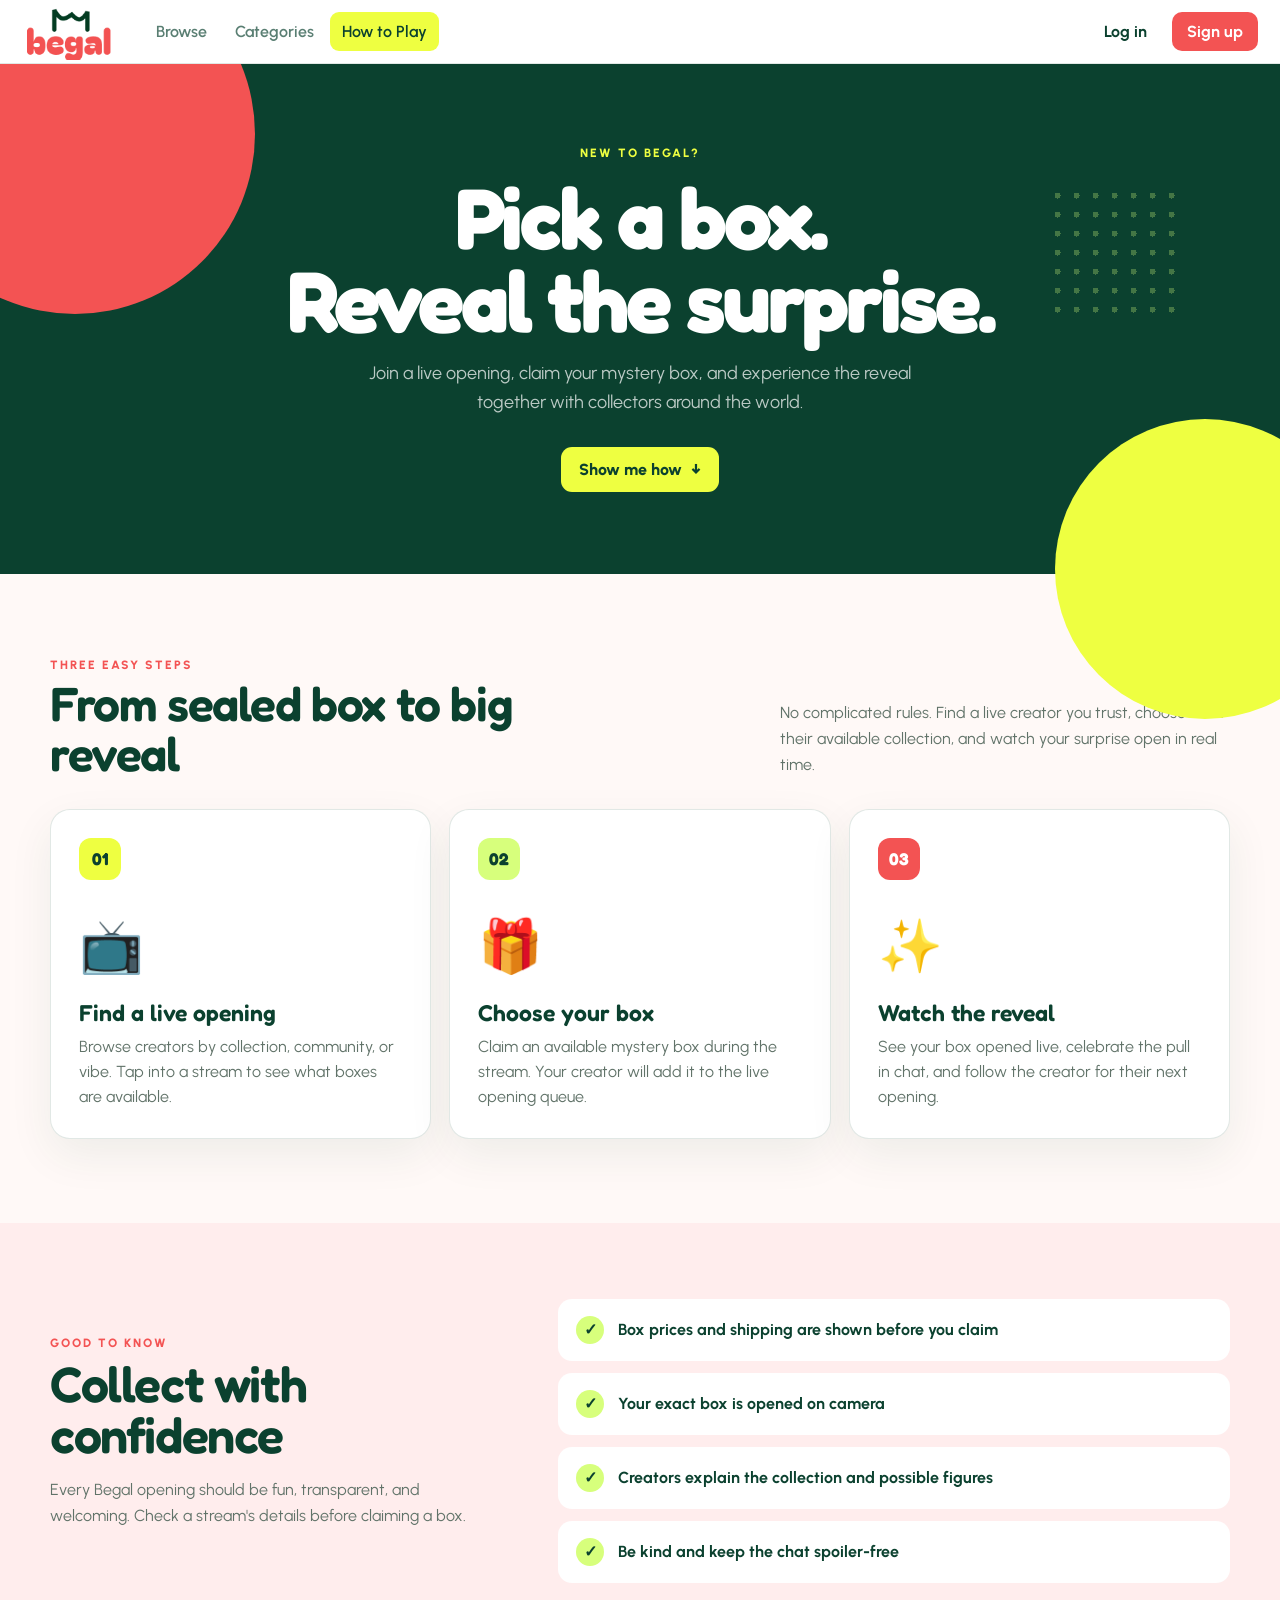
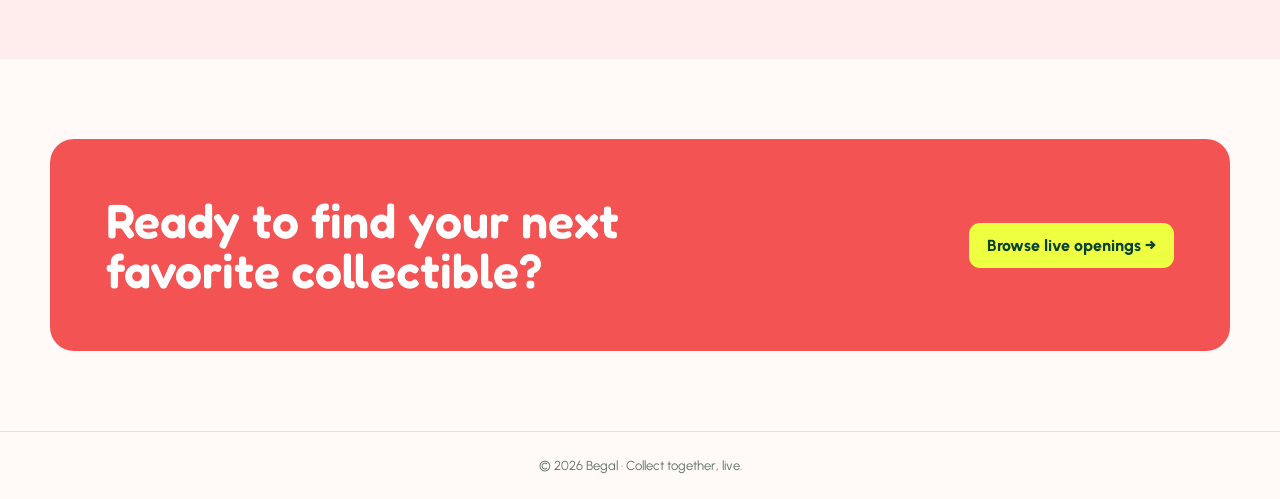
==== how-to-play.html @ cdce01ba "Create how-to-play.html" ====
<!doctype html>
<html lang="en">
<head>
  <meta charset="UTF-8">
  <meta name="viewport" content="width=device-width, initial-scale=1.0">
  <meta name="description" content="Learn how to join a live Begal blind-box opening.">
  <title>How to Play — Begal</title>
  <link rel="stylesheet" href="index.css">
</head>
<body>
  <header class="play-topbar">
    <a class="play-brand" href="index.html" aria-label="Begal home">
      <span class="play-brand-logo"><img src="assets/begal-logo-guide.png" alt="Begal"></span>
    </a>
    <nav class="play-nav" aria-label="Main navigation">
      <a href="index.html#live">Browse</a>
      <a href="index.html#categories">Categories</a>
      <a class="active" href="how-to-play.html" aria-current="page">How to Play</a>
    </nav>
    <div class="play-actions">
      <a class="login" href="index.html">Log in</a>
      <a class="signup" href="index.html">Sign up</a>
    </div>
  </header>

  <main class="play-main">
    <section class="play-hero">
      <div class="hero-dots" aria-hidden="true"></div>
      <div class="play-hero-inner">
        <div class="kicker">New to Begal?</div>
        <h1>Pick a box.<br>Reveal the surprise.</h1>
        <p>Join a live opening, claim your mystery box, and experience the reveal together with collectors around the world.</p>
        <a class="hero-cta" href="#steps">Show me how <span aria-hidden="true">↓</span></a>
      </div>
    </section>

    <section class="play-section" id="steps">
      <div class="section-intro">
        <div><div class="kicker coral-kicker">Three easy steps</div><h2>From sealed box to big reveal</h2></div>
        <p>No complicated rules. Find a live creator you trust, choose from their available collection, and watch your surprise open in real time.</p>
      </div>
      <div class="steps">
        <article class="step">
          <span class="step-number">01</span>
          <span class="step-icon" aria-hidden="true">📺</span>
          <h3>Find a live opening</h3>
          <p>Browse creators by collection, community, or vibe. Tap into a stream to see what boxes are available.</p>
        </article>
        <article class="step">
          <span class="step-number">02</span>
          <span class="step-icon" aria-hidden="true">🎁</span>
          <h3>Choose your box</h3>
          <p>Claim an available mystery box during the stream. Your creator will add it to the live opening queue.</p>
        </article>
        <article class="step">
          <span class="step-number">03</span>
          <span class="step-icon" aria-hidden="true">✨</span>
          <h3>Watch the reveal</h3>
          <p>See your box opened live, celebrate the pull in chat, and follow the creator for their next opening.</p>
        </article>
      </div>
    </section>

    <section class="rules-wrap">
      <div class="rules-grid">
        <div class="rules-copy">
          <div class="kicker coral-kicker">Good to know</div>
          <h2>Collect with confidence</h2>
          <p>Every Begal opening should be fun, transparent, and welcoming. Check a stream's details before claiming a box.</p>
        </div>
        <div class="rule-list">
          <div class="rule"><span class="rule-check">✓</span><span>Box prices and shipping are shown before you claim</span></div>
          <div class="rule"><span class="rule-check">✓</span><span>Your exact box is opened on camera</span></div>
          <div class="rule"><span class="rule-check">✓</span><span>Creators explain the collection and possible figures</span></div>
          <div class="rule"><span class="rule-check">✓</span><span>Be kind and keep the chat spoiler-free</span></div>
        </div>
      </div>
    </section>

    <section class="play-cta">
      <h2>Ready to find your next favorite collectible?</h2>
      <a href="index.html#live">Browse live openings →</a>
    </section>
  </main>

  <footer class="play-footer">© 2026 Begal · Collect together, live.</footer>
</body>
</html>
---- index.css ----
@import url('https://fonts.googleapis.com/css2?family=Fredoka:wght@400;500;600;700&family=Urbanist:wght@400;500;600;700;800&display=swap');

:root {
  --coral: #f35353;
  --blush: #ffeded;
  --yellow: #eeff41;
  --lime: #d7ff7c;
  --forest: #0b412f;
  --white: #fff;
  --muted: #617369;
  --line: rgba(11, 65, 47, .12);
}

* { box-sizing: border-box; }
html { scroll-behavior: smooth; }
body {
  margin: 0;
  min-width: 320px;
  color: var(--forest);
  background: #fff9f7;
  font-family: "Urbanist", sans-serif;
}
a { color: inherit; text-decoration: none; }
button { font: inherit; }
svg { width: 20px; height: 20px; fill: none; stroke: currentColor; stroke-width: 2; stroke-linecap: round; stroke-linejoin: round; }

.play-topbar {
  position: sticky;
  z-index: 20;
  top: 0;
  height: 64px;
  display: flex;
  align-items: center;
  gap: 22px;
  padding: 0 22px;
  border-bottom: 1px solid var(--line);
  background: rgba(255,255,255,.96);
  backdrop-filter: blur(18px);
}
.play-brand { display: flex; align-items: center; flex: 0 0 auto; }
.play-brand-logo { position: relative; width: 100px; height: 56px; overflow: hidden; }
.play-brand-logo img { position: absolute; width: 122px; max-width: none; left: -11px; top: -8px; }
.play-nav { display: flex; align-items: center; gap: 4px; }
.play-nav a { padding: 10px 12px; border-radius: 9px; color: rgba(11,65,47,.68); font-weight: 600; }
.play-nav a:hover, .play-nav a.active { color: var(--forest); background: var(--yellow); }
.play-actions { margin-left: auto; display: flex; align-items: center; gap: 10px; }
.play-actions a { padding: 10px 15px; border-radius: 10px; font-weight: 700; }
.play-actions .login:hover { background: var(--blush); }
.play-actions .signup { color: white; background: var(--coral); }
.play-actions .signup:hover { background: var(--forest); }

.play-main { overflow: hidden; }
.play-hero {
  position: relative;
  min-height: 510px;
  display: grid;
  place-items: center;
  padding: 76px 24px;
  color: white;
  background: var(--forest);
  isolation: isolate;
}
.play-hero::before, .play-hero::after {
  content: "";
  position: absolute;
  z-index: -1;
  border-radius: 50%;
}
.play-hero::before { width: 360px; height: 360px; left: -105px; top: -110px; background: var(--coral); }
.play-hero::after { width: 300px; height: 300px; right: -75px; bottom: -145px; background: var(--yellow); }
.hero-dots { position: absolute; right: 8%; top: 24%; width: 130px; height: 130px; opacity: .28; background-image: radial-gradient(var(--lime) 3px,transparent 3px); background-size: 19px 19px; }
.play-hero-inner { width: min(920px,100%); text-align: center; }
.kicker { color: var(--yellow); font-weight: 800; font-size: 12px; letter-spacing: 2px; text-transform: uppercase; }
.play-hero h1 { max-width: 790px; margin: 16px auto 18px; font: 700 clamp(45px,8vw,86px)/.96 "Fredoka"; letter-spacing: -3px; }
.play-hero p { max-width: 610px; margin: 0 auto; color: rgba(255,255,255,.72); font-size: 18px; line-height: 1.6; }
.hero-cta { display: inline-flex; align-items: center; gap: 9px; margin-top: 30px; padding: 13px 18px; color: var(--forest); background: var(--yellow); border-radius: 11px; font-weight: 800; transition: transform .18s ease; }
.hero-cta:hover { transform: translateY(-3px); }

.play-section { width: min(1180px,calc(100% - 40px)); margin: 0 auto; padding: 84px 0; }
.section-intro { display: flex; align-items: end; justify-content: space-between; gap: 32px; margin-bottom: 30px; }
.section-intro h2 { max-width: 540px; margin: 7px 0 0; font: 600 clamp(31px,4vw,48px)/1.04 "Fredoka"; letter-spacing: -1.4px; }
.section-intro p { max-width: 450px; margin: 0; color: var(--muted); line-height: 1.65; }
.coral-kicker { color: var(--coral); }

.steps { display: grid; grid-template-columns: repeat(3,1fr); gap: 18px; }
.step {
  position: relative;
  min-height: 300px;
  overflow: hidden;
  padding: 28px;
  border: 1px solid var(--line);
  border-radius: 20px;
  background: white;
  box-shadow: 0 16px 45px rgba(11,65,47,.07);
  transition: transform .2s ease, box-shadow .2s ease;
}
.step:hover { transform: translateY(-6px); box-shadow: 0 22px 55px rgba(11,65,47,.12); }
.step-number { display: grid; place-items: center; width: 42px; height: 42px; border-radius: 12px; color: var(--forest); background: var(--yellow); font: 700 17px "Fredoka"; }
.step:nth-child(2) .step-number { background: var(--lime); }
.step:nth-child(3) .step-number { color: white; background: var(--coral); }
.step-icon { display: block; margin: 35px 0 23px; font-size: 52px; }
.step h3 { margin: 0 0 9px; font: 600 23px/1.15 "Fredoka"; }
.step p { margin: 0; color: var(--muted); line-height: 1.55; }

.rules-wrap { padding: 76px 0; background: var(--blush); }
.rules-grid { width: min(1180px,calc(100% - 40px)); margin: 0 auto; display: grid; grid-template-columns: .8fr 1.2fr; gap: 60px; align-items: center; }
.rules-copy h2 { margin: 8px 0 16px; font: 600 clamp(32px,4vw,50px)/1.03 "Fredoka"; letter-spacing: -1.4px; }
.rules-copy p { color: var(--muted); line-height: 1.65; }
.rule-list { display: grid; gap: 12px; }
.rule { display: flex; align-items: center; gap: 14px; padding: 17px 18px; border-radius: 14px; background: white; font-weight: 700; }
.rule-check { flex: 0 0 auto; display: grid; place-items: center; width: 28px; height: 28px; border-radius: 50%; color: var(--forest); background: var(--lime); }

.play-cta { width: min(1180px,calc(100% - 40px)); margin: 80px auto; padding: 56px; display: flex; align-items: center; justify-content: space-between; gap: 30px; overflow: hidden; border-radius: 24px; color: white; background: var(--coral); }
.play-cta h2 { max-width: 650px; margin: 0; font: 600 clamp(30px,4vw,48px)/1.05 "Fredoka"; }
.play-cta a { flex: 0 0 auto; padding: 13px 18px; border-radius: 11px; color: var(--forest); background: var(--yellow); font-weight: 800; }
.play-cta a:hover { background: var(--lime); }
.play-footer { padding: 26px 24px; border-top: 1px solid var(--line); color: var(--muted); text-align: center; font-size: 13px; }

@media (max-width: 800px) {
  .play-nav a:nth-child(2) { display: none; }
  .section-intro, .play-cta { align-items: flex-start; flex-direction: column; }
  .steps { grid-template-columns: 1fr; }
  .step { min-height: 0; }
  .rules-grid { grid-template-columns: 1fr; gap: 30px; }
}
@media (max-width: 580px) {
  .play-topbar { height: 58px; padding: 0 12px; gap: 4px; }
  .play-brand-logo { width: 84px; }
  .play-nav a { padding: 8px 9px; font-size: 13px; }
  .play-nav a:first-child, .play-actions .login { display: none; }
  .play-actions .signup { padding: 8px 10px; font-size: 12px; }
  .play-hero { min-height: 480px; padding: 62px 18px; }
  .play-hero h1 { letter-spacing: -2px; }
  .play-hero p { font-size: 16px; }
  .play-section { width: min(100% - 28px,1180px); padding: 64px 0; }
  .rules-grid, .play-cta { width: min(100% - 28px,1180px); }
  .play-cta { padding: 34px 26px; }
}
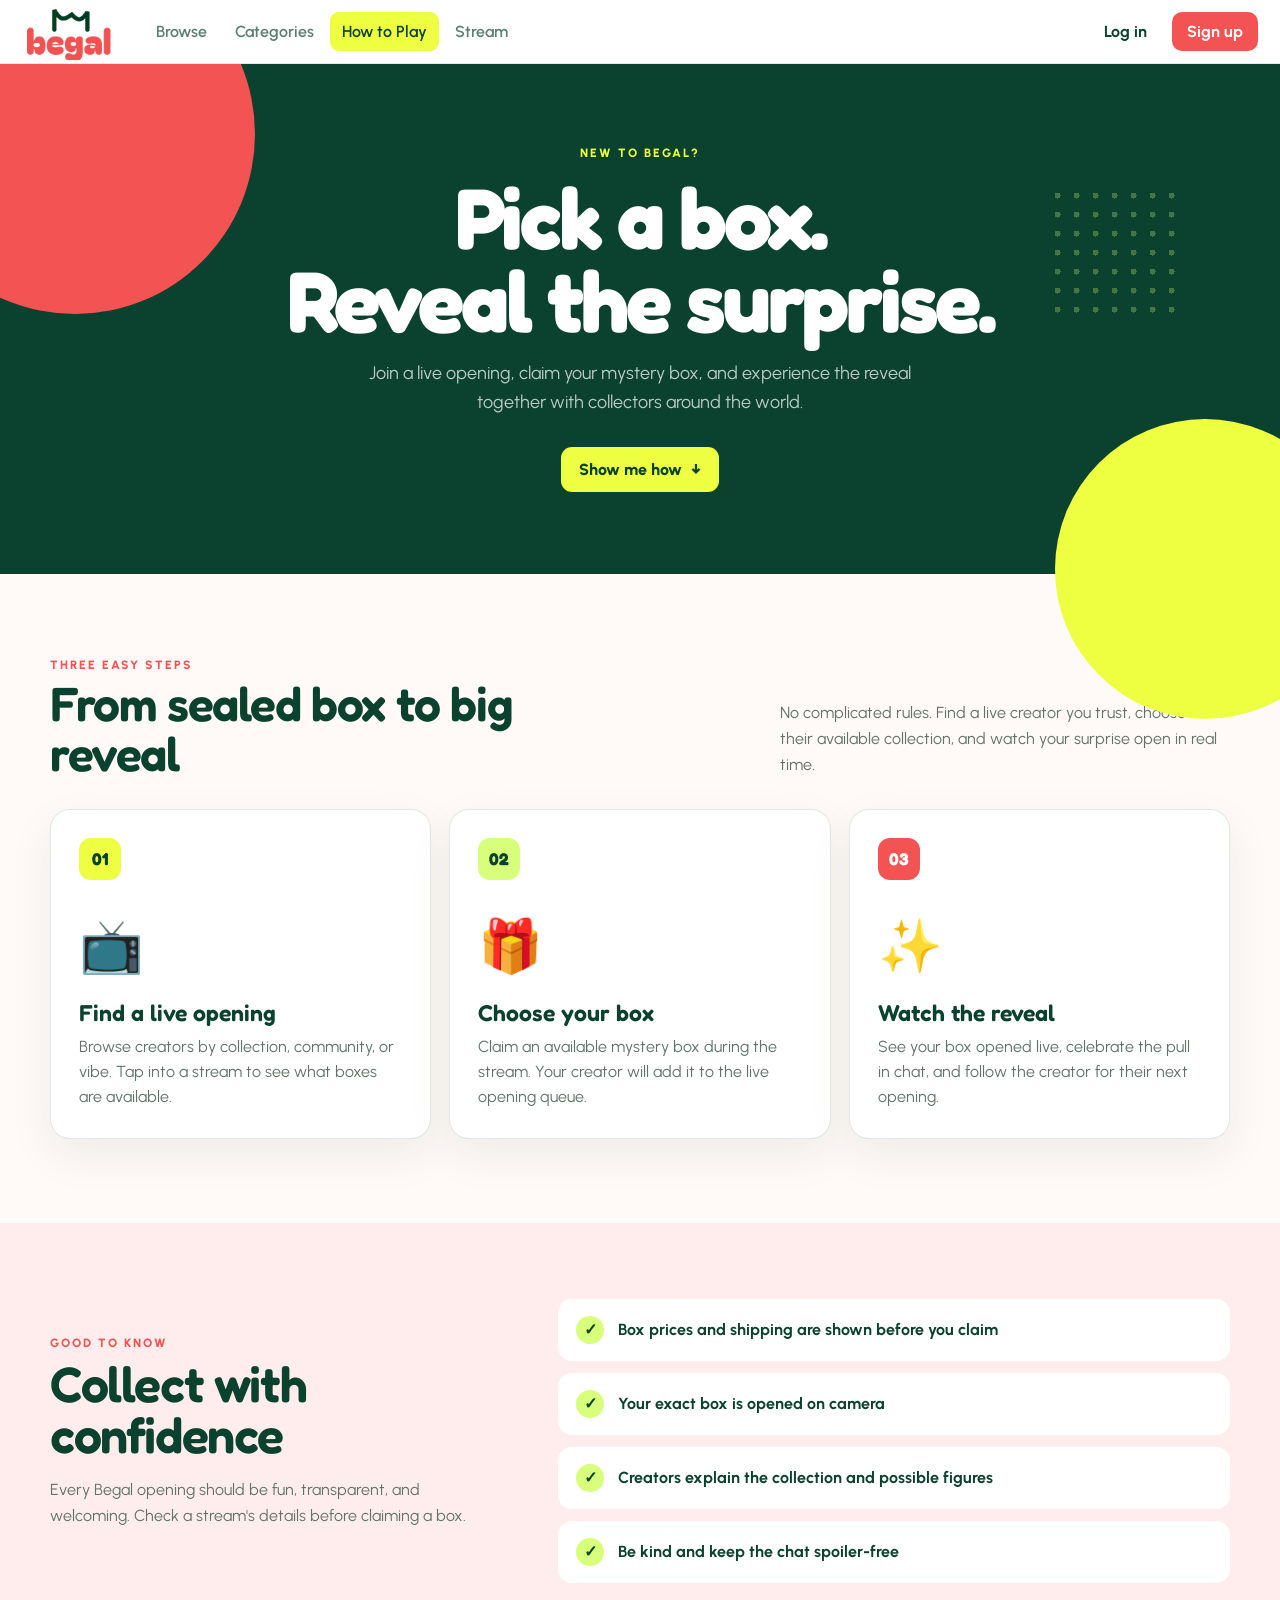
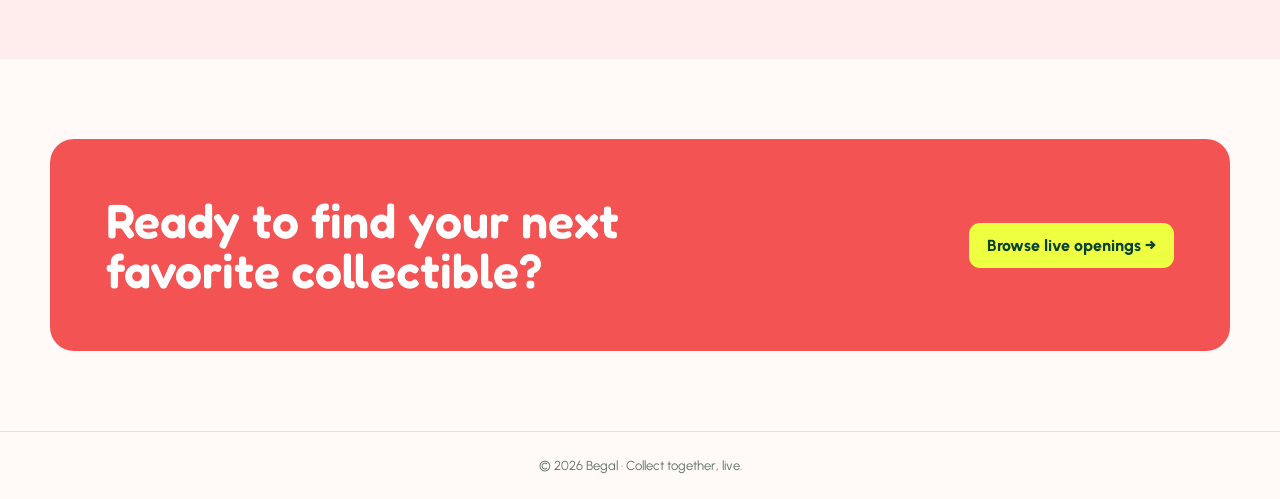
==== commit bc44df1b: "m" ====
--- a/how-to-play.html
+++ b/how-to-play.html
@@ -16,6 +16,7 @@
       <a href="index.html#live">Browse</a>
       <a href="index.html#categories">Categories</a>
       <a class="active" href="how-to-play.html" aria-current="page">How to Play</a>
+      <a href="stream.html">Stream</a>
     </nav>
     <div class="play-actions">
       <a class="login" href="index.html">Log in</a>
--- a/index.css
+++ b/index.css
@@ -116,12 +116,88 @@
 .play-cta a:hover { background: var(--lime); }
 .play-footer { padding: 26px 24px; border-top: 1px solid var(--line); color: var(--muted); text-align: center; font-size: 13px; }
 
+/* Stream page */
+.stream-hero {
+  position: relative;
+  padding: 70px 24px 82px;
+  overflow: hidden;
+  color: white;
+  background: var(--forest);
+}
+.stream-hero::after {
+  content: "";
+  position: absolute;
+  width: 420px;
+  height: 420px;
+  right: -180px;
+  top: -210px;
+  border-radius: 50%;
+  background: var(--coral);
+}
+.stream-hero-grid {
+  position: relative;
+  z-index: 1;
+  width: min(1180px,100%);
+  margin: 0 auto;
+  display: grid;
+  grid-template-columns: .85fr 1.15fr;
+  gap: 68px;
+  align-items: center;
+}
+.stream-hero h1 { margin: 15px 0 18px; font: 700 clamp(44px,6vw,76px)/.97 "Fredoka"; letter-spacing: -2.6px; }
+.stream-hero-copy > p { max-width: 530px; margin: 0; color: rgba(255,255,255,.72); font-size: 17px; line-height: 1.62; }
+.stream-hero-actions { display: flex; flex-wrap: wrap; gap: 10px; margin-top: 29px; }
+.stream-button { display: inline-flex; align-items: center; justify-content: center; gap: 8px; padding: 13px 17px; border: 0; border-radius: 11px; font-weight: 800; cursor: pointer; }
+.stream-button.primary { color: var(--forest); background: var(--yellow); }
+.stream-button.primary:hover { background: var(--lime); }
+.stream-button.secondary { color: white; background: rgba(255,255,255,.12); }
+.stream-button.secondary:hover { background: rgba(255,255,255,.2); }
+
+.studio-preview { padding: 14px; border: 1px solid rgba(255,255,255,.14); border-radius: 23px; background: rgba(255,255,255,.08); box-shadow: 0 25px 70px rgba(0,0,0,.25); transform: rotate(1.5deg); }
+.preview-screen { position: relative; aspect-ratio: 16/10; overflow: hidden; border-radius: 15px; background: #162d25 url('assets/featured-blind-box.png') center/cover no-repeat; }
+.preview-screen::after { content:""; position:absolute; inset:0; background:linear-gradient(0deg,rgba(11,65,47,.55),transparent 52%); }
+.preview-live { position: absolute; z-index: 2; left: 13px; top: 13px; padding: 6px 9px; border-radius: 6px; color: white; background: var(--coral); font-size: 11px; font-weight: 800; letter-spacing: .7px; }
+.preview-chat { position: absolute; z-index: 2; right: 13px; top: 13px; bottom: 13px; width: 31%; display: flex; flex-direction: column; justify-content: flex-end; gap: 7px; padding: 12px; border-radius: 10px; background: rgba(11,65,47,.82); backdrop-filter: blur(8px); }
+.chat-line { height: 7px; border-radius: 99px; background: rgba(255,255,255,.32); }
+.chat-line:nth-child(2) { width: 72%; background: var(--lime); }
+.chat-line:nth-child(3) { width: 88%; }
+.chat-line:nth-child(4) { width: 58%; background: var(--yellow); }
+.preview-title { position: absolute; z-index: 2; left: 16px; right: 36%; bottom: 15px; font: 600 clamp(15px,2vw,22px) "Fredoka"; }
+
+.stream-setup { width: min(1180px,calc(100% - 40px)); margin: 0 auto; padding: 82px 0; }
+.setup-grid { display: grid; grid-template-columns: .85fr 1.15fr; gap: 54px; align-items: start; }
+.setup-copy { position: sticky; top: 98px; }
+.setup-copy h2 { margin: 8px 0 15px; font: 600 clamp(34px,4vw,52px)/1.03 "Fredoka"; letter-spacing: -1.4px; }
+.setup-copy p { color: var(--muted); line-height: 1.65; }
+.setup-list { display: grid; gap: 12px; }
+.setup-item { display: grid; grid-template-columns: auto 1fr auto; gap: 15px; align-items: center; padding: 20px; border: 1px solid var(--line); border-radius: 16px; background: white; box-shadow: 0 10px 35px rgba(11,65,47,.05); }
+.setup-icon { display: grid; place-items: center; width: 48px; height: 48px; border-radius: 13px; background: var(--blush); font-size: 23px; }
+.setup-item:nth-child(2) .setup-icon { background: var(--lime); }
+.setup-item:nth-child(3) .setup-icon { background: var(--yellow); }
+.setup-item:nth-child(4) .setup-icon { color:white; background: var(--coral); }
+.setup-item h3 { margin: 0 0 4px; font: 600 18px "Fredoka"; }
+.setup-item p { margin: 0; color: var(--muted); font-size: 14px; }
+.setup-status { padding: 6px 9px; border-radius: 999px; color: var(--forest); background: var(--lime); font-size: 11px; font-weight: 800; }
+.setup-status.pending { color: var(--muted); background: #f4f3f0; }
+
+.stream-tips { padding: 76px 0; background: var(--blush); }
+.tips-inner { width: min(1180px,calc(100% - 40px)); margin: 0 auto; }
+.tips-grid { display: grid; grid-template-columns: repeat(3,1fr); gap: 16px; margin-top: 28px; }
+.tip-card { padding: 27px; border-radius: 18px; background: white; }
+.tip-card span { display: block; margin-bottom: 20px; font-size: 35px; }
+.tip-card h3 { margin: 0 0 8px; font: 600 20px "Fredoka"; }
+.tip-card p { margin: 0; color: var(--muted); line-height: 1.55; }
+
 @media (max-width: 800px) {
   .play-nav a:nth-child(2) { display: none; }
   .section-intro, .play-cta { align-items: flex-start; flex-direction: column; }
   .steps { grid-template-columns: 1fr; }
   .step { min-height: 0; }
   .rules-grid { grid-template-columns: 1fr; gap: 30px; }
+  .stream-hero-grid, .setup-grid { grid-template-columns: 1fr; }
+  .studio-preview { max-width: 650px; }
+  .setup-copy { position: static; }
+  .tips-grid { grid-template-columns: 1fr; }
 }
 @media (max-width: 580px) {
   .play-topbar { height: 58px; padding: 0 12px; gap: 4px; }
@@ -135,4 +211,13 @@
   .play-section { width: min(100% - 28px,1180px); padding: 64px 0; }
   .rules-grid, .play-cta { width: min(100% - 28px,1180px); }
   .play-cta { padding: 34px 26px; }
-}
+  .stream-hero { padding: 55px 16px 64px; }
+  .stream-hero-grid { gap: 42px; }
+  .stream-setup, .tips-inner { width: min(100% - 28px,1180px); }
+  .setup-item { grid-template-columns: auto 1fr; }
+  .setup-status { grid-column: 2; justify-self: start; }
+}
+@media (max-width: 430px) {
+  .play-actions { display: none; }
+  .play-nav { margin-left: auto; }
+}
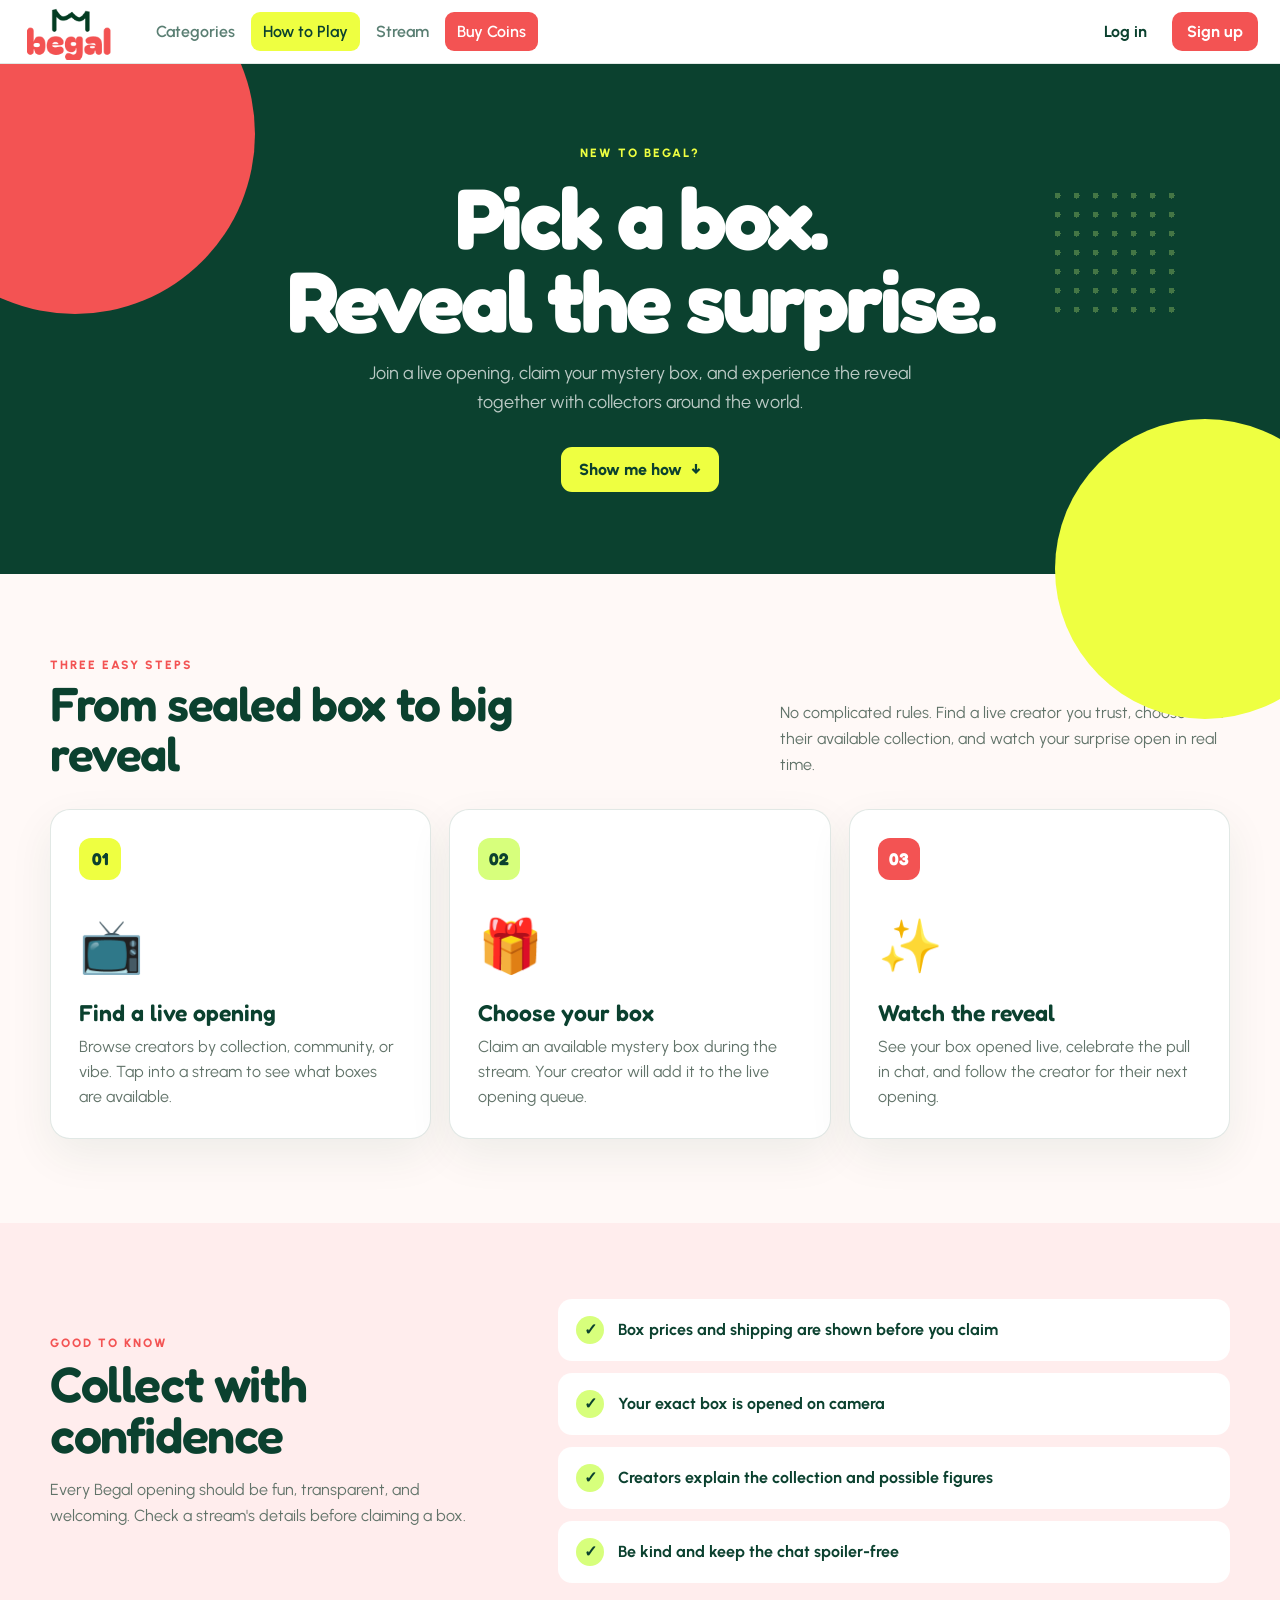
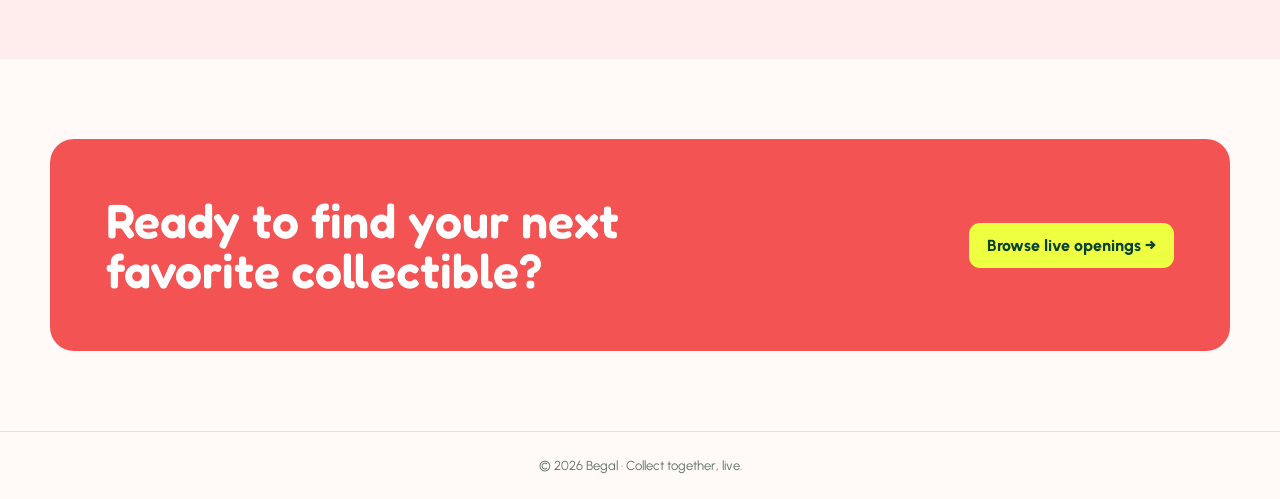
==== commit 8cdb8ac4: "s" ====
--- a/how-to-play.html
+++ b/how-to-play.html
@@ -13,10 +13,10 @@
       <span class="play-brand-logo"><img src="assets/begal-logo-guide.png" alt="Begal"></span>
     </a>
     <nav class="play-nav" aria-label="Main navigation">
-      <a href="index.html#live">Browse</a>
       <a href="index.html#categories">Categories</a>
       <a class="active" href="how-to-play.html" aria-current="page">How to Play</a>
       <a href="stream.html">Stream</a>
+      <a class="buy-coins" href="#">Buy Coins</a>
     </nav>
     <div class="play-actions">
       <a class="login" href="index.html">Log in</a>
--- a/index.css
+++ b/index.css
@@ -43,6 +43,8 @@
 .play-nav { display: flex; align-items: center; gap: 4px; }
 .play-nav a { padding: 10px 12px; border-radius: 9px; color: rgba(11,65,47,.68); font-weight: 600; }
 .play-nav a:hover, .play-nav a.active { color: var(--forest); background: var(--yellow); }
+.play-nav a.buy-coins { color: white; background: var(--coral); }
+.play-nav a.buy-coins:hover { color: white; background: #d94343; }
 .play-actions { margin-left: auto; display: flex; align-items: center; gap: 10px; }
 .play-actions a { padding: 10px 15px; border-radius: 10px; font-weight: 700; }
 .play-actions .login:hover { background: var(--blush); }
@@ -189,7 +191,7 @@
 .tip-card p { margin: 0; color: var(--muted); line-height: 1.55; }
 
 @media (max-width: 800px) {
-  .play-nav a:nth-child(2) { display: none; }
+  .play-nav a:first-child { display: none; }
   .section-intro, .play-cta { align-items: flex-start; flex-direction: column; }
   .steps { grid-template-columns: 1fr; }
   .step { min-height: 0; }
@@ -203,7 +205,7 @@
   .play-topbar { height: 58px; padding: 0 12px; gap: 4px; }
   .play-brand-logo { width: 84px; }
   .play-nav a { padding: 8px 9px; font-size: 13px; }
-  .play-nav a:first-child, .play-actions .login { display: none; }
+  .play-nav a:not(.active):not(.buy-coins), .play-actions .login { display: none; }
   .play-actions .signup { padding: 8px 10px; font-size: 12px; }
   .play-hero { min-height: 480px; padding: 62px 18px; }
   .play-hero h1 { letter-spacing: -2px; }
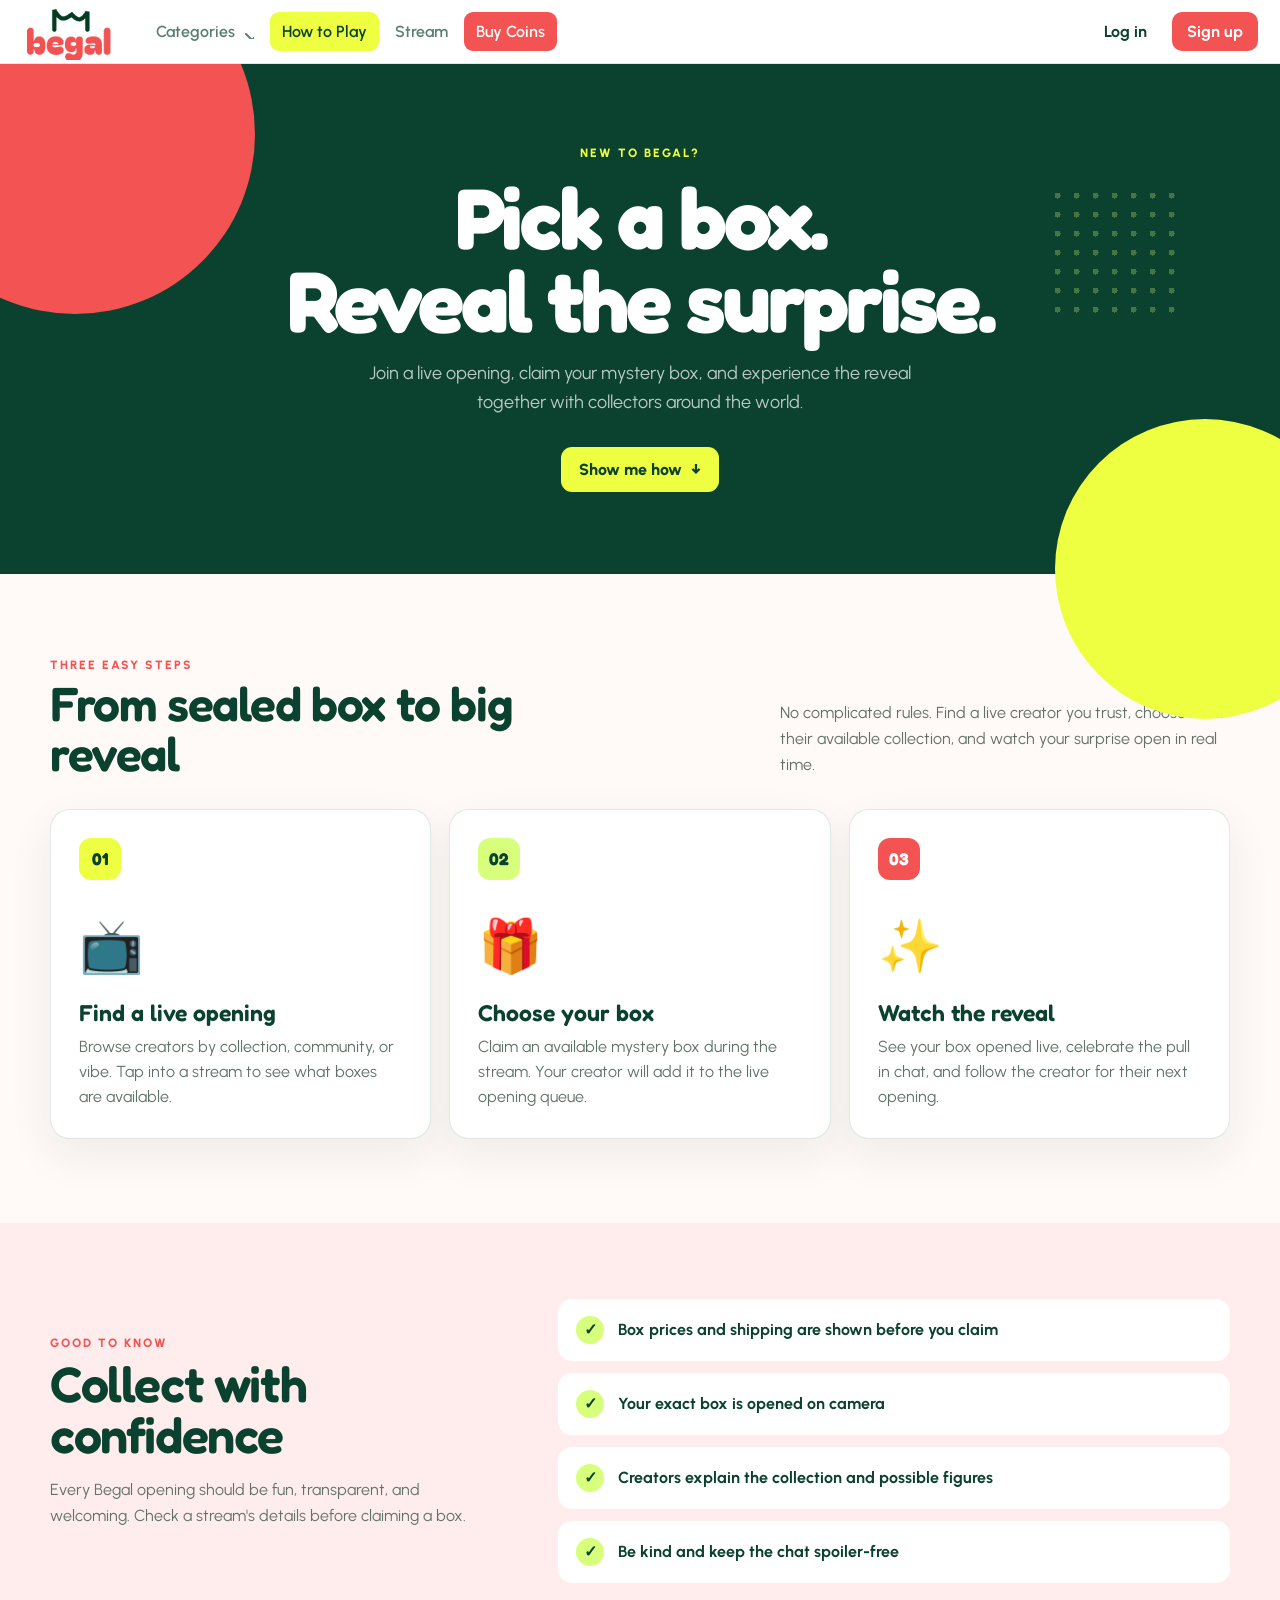
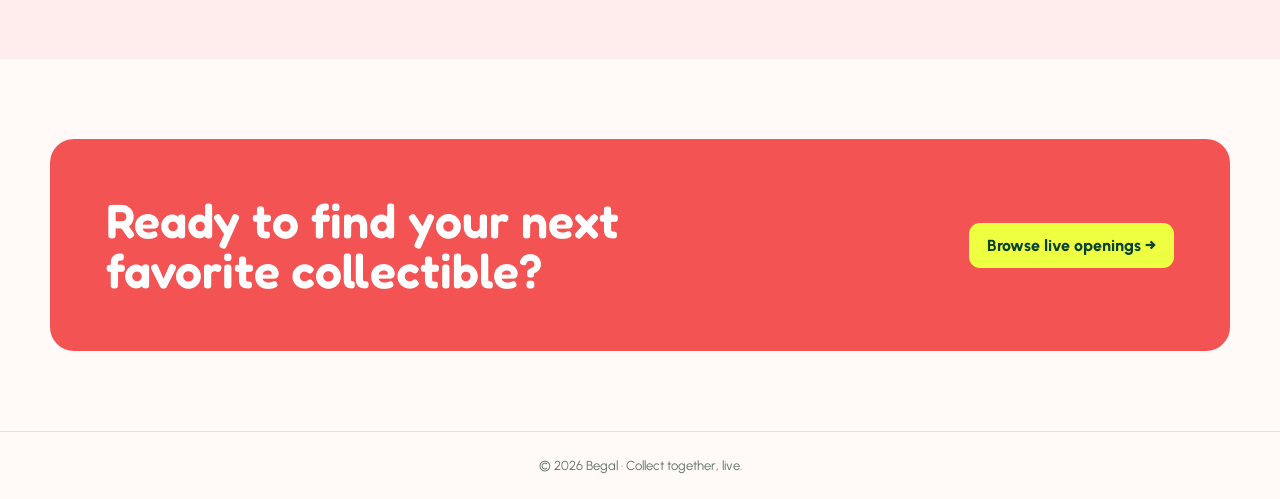
==== commit 45eac60b: "j" ====
--- a/how-to-play.html
+++ b/how-to-play.html
@@ -13,7 +13,7 @@
       <span class="play-brand-logo"><img src="assets/begal-logo-guide.png" alt="Begal"></span>
     </a>
     <nav class="play-nav" aria-label="Main navigation">
-      <a href="index.html#categories">Categories</a>
+      <details class="nav-dropdown"><summary>Categories <svg><path d="m6 9 6 6 6-6"/></svg></summary><div class="brand-menu"><span class="brand-menu-title">Browse by brand</span><a href="index.html#categories"><span class="brand-dot" style="--dot:#d7ff7c">👻</span><span><strong>Smiski</strong><small>Glow-in-the-dark figures</small></span></a><a href="index.html#categories"><span class="brand-dot" style="--dot:#ffeded">🎀</span><span><strong>Sanrio</strong><small>Kawaii characters</small></span></a><a href="index.html#categories"><span class="brand-dot" style="--dot:#f7aaa5">🐰</span><span><strong>Labubu</strong><small>Designer collectibles</small></span></a><a href="index.html#categories"><span class="brand-dot" style="--dot:#eeff41">⚡</span><span><strong>Pokémon</strong><small>Figures and miniatures</small></span></a><a href="index.html#categories"><span class="brand-dot" style="--dot:#ffd7ae">👼</span><span><strong>Sonny Angel</strong><small>Mini figure series</small></span></a><a href="index.html#categories"><span class="brand-dot" style="--dot:#bfe8df">🌈</span><span><strong>Tokidoki</strong><small>Art toys and Unicorno</small></span></a></div></details>
       <a class="active" href="how-to-play.html" aria-current="page">How to Play</a>
       <a href="stream.html">Stream</a>
       <a class="buy-coins" href="#">Buy Coins</a>
--- a/index.css
+++ b/index.css
@@ -41,8 +41,24 @@
 .play-brand-logo { position: relative; width: 100px; height: 56px; overflow: hidden; }
 .play-brand-logo img { position: absolute; width: 122px; max-width: none; left: -11px; top: -8px; }
 .play-nav { display: flex; align-items: center; gap: 4px; }
-.play-nav a { padding: 10px 12px; border-radius: 9px; color: rgba(11,65,47,.68); font-weight: 600; }
+.play-nav a, .play-nav .nav-dropdown summary { padding: 10px 12px; border-radius: 9px; color: rgba(11,65,47,.68); font-weight: 600; }
 .play-nav a:hover, .play-nav a.active { color: var(--forest); background: var(--yellow); }
+.nav-dropdown { position:relative; }
+.nav-dropdown summary { display:flex; align-items:center; gap:5px; cursor:pointer; list-style:none; }
+.nav-dropdown summary::-webkit-details-marker { display:none; }
+.nav-dropdown summary svg { width:14px; height:14px; transition:transform .18s ease; }
+.nav-dropdown:hover summary { color:var(--forest); background:var(--blush); }
+.nav-dropdown:hover summary svg { transform:rotate(180deg); }
+.brand-menu { position:absolute; z-index:30; left:0; top:100%; width:270px; display:none; padding:10px; border:1px solid rgba(243,83,83,.16); border-radius:14px; background:var(--blush); box-shadow:0 20px 55px rgba(11,65,47,.18); opacity:0; visibility:hidden; pointer-events:none; transform:translateY(-5px); transition:opacity .16s ease,transform .16s ease; }
+.nav-dropdown:hover .brand-menu { display:block; opacity:1; visibility:visible; pointer-events:auto; transform:none; }
+.brand-menu-title { display:block; padding:7px 9px 9px; color:var(--muted); font-size:10px; font-weight:800; letter-spacing:1.2px; text-transform:uppercase; }
+.play-nav .brand-menu a { display:flex; align-items:center; gap:0; padding:9px; color:var(--forest); border-radius:9px; }
+.play-nav .brand-menu a:hover { background:white; }
+.brand-menu a > span:last-child { min-width:0; }
+.brand-menu strong, .brand-menu small { display:block; }
+.brand-menu strong { font-size:13px; }
+.brand-menu small { margin-top:2px; color:var(--muted); font-size:10px; font-weight:500; }
+.brand-dot { display:none; }
 .play-nav a.buy-coins { color: white; background: var(--coral); }
 .play-nav a.buy-coins:hover { color: white; background: #d94343; }
 .play-actions { margin-left: auto; display: flex; align-items: center; gap: 10px; }
@@ -190,8 +206,80 @@
 .tip-card h3 { margin: 0 0 8px; font: 600 20px "Fredoka"; }
 .tip-card p { margin: 0; color: var(--muted); line-height: 1.55; }
 
+/* Live watch page */
+.watch-topbar { position: sticky; }
+.watch-search { width: min(380px,32vw); height: 40px; margin-left: auto; display: flex; overflow: hidden; border: 1px solid var(--line); border-radius: 11px; background: var(--blush); }
+.watch-search input { min-width: 0; flex: 1; padding: 0 13px; border: 0; outline: 0; color: var(--forest); background: transparent; font: inherit; }
+.watch-search button { width: 44px; display: grid; place-items: center; border: 0; border-left: 1px solid var(--line); color: var(--forest); background: rgba(243,83,83,.08); cursor: pointer; }
+.watch-actions { margin-left: 0; }
+.watch-coin { padding: 10px 13px; border-radius: 9px; color: white; background: var(--coral); font-size: 13px; font-weight: 700; white-space: nowrap; }
+.watch-coin:hover { background: #d94343; }
+.watch-avatar { width: 34px; height: 34px; display: grid; place-items: center; border-radius: 50%; color: white; background: var(--coral); font-weight: 800; }
+
+.watch-page { padding: 24px; background: #fff9f7; }
+.watch-layout { width: min(1500px,100%); margin: 0 auto; display: grid; grid-template-columns: minmax(0,1fr) 355px; gap: 18px; align-items: start; }
+.watch-main { min-width: 0; }
+.video-player { position: relative; aspect-ratio: 16/9; overflow: hidden; color: white; border-radius: 16px; background: #061b14 url('assets/featured-blind-box.png') center/cover no-repeat; box-shadow: 0 20px 55px rgba(11,65,47,.16); cursor: pointer; }
+.video-player::after { content:""; position:absolute; inset:0; background:linear-gradient(0deg,rgba(0,0,0,.72),transparent 32%),linear-gradient(90deg,transparent 75%,rgba(0,0,0,.2)); }
+.watch-live-badge { position: absolute; z-index: 2; left: 16px; top: 16px; padding: 6px 9px; border-radius: 6px; background: var(--coral); font-size: 11px; font-weight: 800; letter-spacing: .8px; }
+.video-center { position:absolute; z-index:3; inset:0; display:grid; place-items:center; transition: opacity .2s ease; }
+.video-center button { width: 68px; height: 68px; display: grid; place-items: center; border: 0; border-radius: 50%; color: var(--forest); background: rgba(238,255,65,.94); cursor: pointer; box-shadow: 0 10px 35px rgba(0,0,0,.28); }
+.video-center button svg { width: 29px; height: 29px; fill: currentColor; stroke: none; transform: translateX(2px); }
+.video-player.playing .video-center { opacity: 0; }
+.video-player.playing:hover .video-center { opacity: 1; }
+.video-controls { position:absolute; z-index:3; left:16px; right:16px; bottom:13px; display:flex; align-items:center; gap:13px; }
+.control-button { width: 28px; height: 28px; display:grid; place-items:center; padding:0; border:0; color:white; background:transparent; cursor:pointer; }
+.control-button svg { width:19px; height:19px; }
+.video-progress { flex:1; height:4px; overflow:hidden; border-radius:99px; background:rgba(255,255,255,.35); }
+.video-progress span { display:block; width:78%; height:100%; background:var(--coral); }
+.live-time { font-size:12px; font-weight:700; }
+
+.watch-info { padding: 20px 4px 12px; }
+.watch-info h1 { margin:0 0 8px; font:600 clamp(25px,3vw,36px)/1.15 "Fredoka"; letter-spacing:-.7px; }
+.watch-meta { color:var(--muted); font-size:14px; }
+.watch-creator-row { display:flex; align-items:center; gap:12px; margin-top:20px; padding:17px 0; border-top:1px solid var(--line); border-bottom:1px solid var(--line); }
+.watch-creator-avatar { width:48px; height:48px; flex:0 0 auto; display:grid; place-items:center; border:3px solid var(--coral); border-radius:50%; color:var(--forest); background:var(--yellow); font:700 17px "Fredoka"; }
+.watch-creator-copy { min-width:0; }
+.watch-creator-copy strong { display:block; }
+.watch-creator-copy span { color:var(--muted); font-size:13px; }
+.watch-follow { margin-left:auto; padding:10px 14px; border:0; border-radius:10px; color:var(--forest); background:var(--lime); font-weight:800; cursor:pointer; }
+.watch-follow.following { color:white; background:var(--coral); }
+.watch-description { margin-top:16px; padding:18px; border-radius:14px; background:var(--blush); line-height:1.6; }
+.watch-description strong { display:block; margin-bottom:5px; font-family:"Fredoka"; }
+.watch-description p { margin:0; color:var(--muted); }
+
+.live-chat { height: calc(100vh - 112px); min-height: 560px; display:flex; flex-direction:column; overflow:hidden; border:1px solid var(--line); border-radius:16px; background:white; box-shadow:0 15px 45px rgba(11,65,47,.08); }
+.chat-header { height:54px; flex:0 0 auto; display:flex; align-items:center; justify-content:space-between; padding:0 16px; border-bottom:1px solid var(--line); }
+.chat-header strong { font:600 16px "Fredoka"; }
+.chat-header span { display:flex; align-items:center; gap:6px; color:var(--muted); font-size:12px; }
+.chat-header i { width:7px; height:7px; border-radius:50%; background:#25c67a; }
+.chat-messages { flex:1; overflow-y:auto; padding:15px; scrollbar-color:#d9d4d0 transparent; }
+.chat-message { display:grid; grid-template-columns:30px 1fr; gap:9px; margin-bottom:15px; }
+.chat-avatar { width:30px; height:30px; display:grid; place-items:center; border-radius:50%; color:var(--forest); background:var(--avatar,#d7ff7c); font-size:10px; font-weight:800; }
+.message-copy { min-width:0; font-size:13px; line-height:1.45; }
+.message-copy strong { margin-right:5px; color:var(--name,var(--forest)); font-size:12px; }
+.system-message { margin:5px 0 16px; padding:10px 11px; border-radius:10px; color:var(--forest); background:var(--blush); font-size:12px; line-height:1.45; }
+.chat-compose { flex:0 0 auto; padding:12px; border-top:1px solid var(--line); }
+.chat-compose .bet-button { width:100%; height:40px; margin-bottom:8px; border:0; border-radius:10px; color:var(--forest); background:var(--lime); font-weight:800; cursor:pointer; }
+.chat-compose .bet-button:hover { background:var(--yellow); }
+.chat-compose form { display:flex; gap:8px; }
+.chat-compose input { min-width:0; flex:1; height:40px; padding:0 12px; border:1px solid var(--line); border-radius:10px; outline:0; color:var(--forest); background:#fff9f7; font:inherit; }
+.chat-compose input:focus { border-color:var(--coral); box-shadow:0 0 0 3px rgba(243,83,83,.1); }
+.chat-compose button { width:42px; display:grid; place-items:center; border:0; border-radius:10px; color:white; background:var(--coral); cursor:pointer; }
+.chat-compose button:hover { background:var(--forest); }
+.chat-note { display:block; margin-top:8px; color:var(--muted); font-size:10px; text-align:center; }
+
+.up-next { width:min(1500px,100%); margin:38px auto 20px; }
+.up-next h2 { margin:0 0 16px; font:600 24px "Fredoka"; }
+.next-grid { display:grid; grid-template-columns:repeat(3,1fr); gap:16px; }
+.next-card { display:flex; gap:12px; min-width:0; padding:10px; border:1px solid var(--line); border-radius:14px; background:white; transition:transform .18s ease; }
+.next-card:hover { transform:translateY(-4px); }
+.next-thumb { width:42%; flex:0 0 auto; aspect-ratio:16/10; border-radius:9px; background:var(--image) center/cover no-repeat; }
+.next-copy { min-width:0; align-self:center; }
+.next-copy strong { display:block; overflow:hidden; white-space:nowrap; text-overflow:ellipsis; font-size:13px; }
+.next-copy span { display:block; margin-top:4px; color:var(--muted); font-size:11px; }
+
 @media (max-width: 800px) {
-  .play-nav a:first-child { display: none; }
   .section-intro, .play-cta { align-items: flex-start; flex-direction: column; }
   .steps { grid-template-columns: 1fr; }
   .step { min-height: 0; }
@@ -200,12 +288,15 @@
   .studio-preview { max-width: 650px; }
   .setup-copy { position: static; }
   .tips-grid { grid-template-columns: 1fr; }
+  .watch-layout { grid-template-columns:1fr; }
+  .live-chat { height:560px; }
+  .next-grid { grid-template-columns:1fr; }
 }
 @media (max-width: 580px) {
   .play-topbar { height: 58px; padding: 0 12px; gap: 4px; }
   .play-brand-logo { width: 84px; }
   .play-nav a { padding: 8px 9px; font-size: 13px; }
-  .play-nav a:not(.active):not(.buy-coins), .play-actions .login { display: none; }
+  .play-nav > a:not(.active):not(.buy-coins), .play-actions .login { display: none; }
   .play-actions .signup { padding: 8px 10px; font-size: 12px; }
   .play-hero { min-height: 480px; padding: 62px 18px; }
   .play-hero h1 { letter-spacing: -2px; }
@@ -218,6 +309,12 @@
   .stream-setup, .tips-inner { width: min(100% - 28px,1180px); }
   .setup-item { grid-template-columns: auto 1fr; }
   .setup-status { grid-column: 2; justify-self: start; }
+  .watch-topbar .play-nav, .watch-topbar .watch-search { display:none; }
+  .watch-topbar .watch-actions { margin-left:auto; }
+  .watch-page { padding:12px; }
+  .video-player { border-radius:11px; }
+  .watch-info { padding-inline:2px; }
+  .live-chat { min-height:500px; height:65vh; }
 }
 @media (max-width: 430px) {
   .play-actions { display: none; }
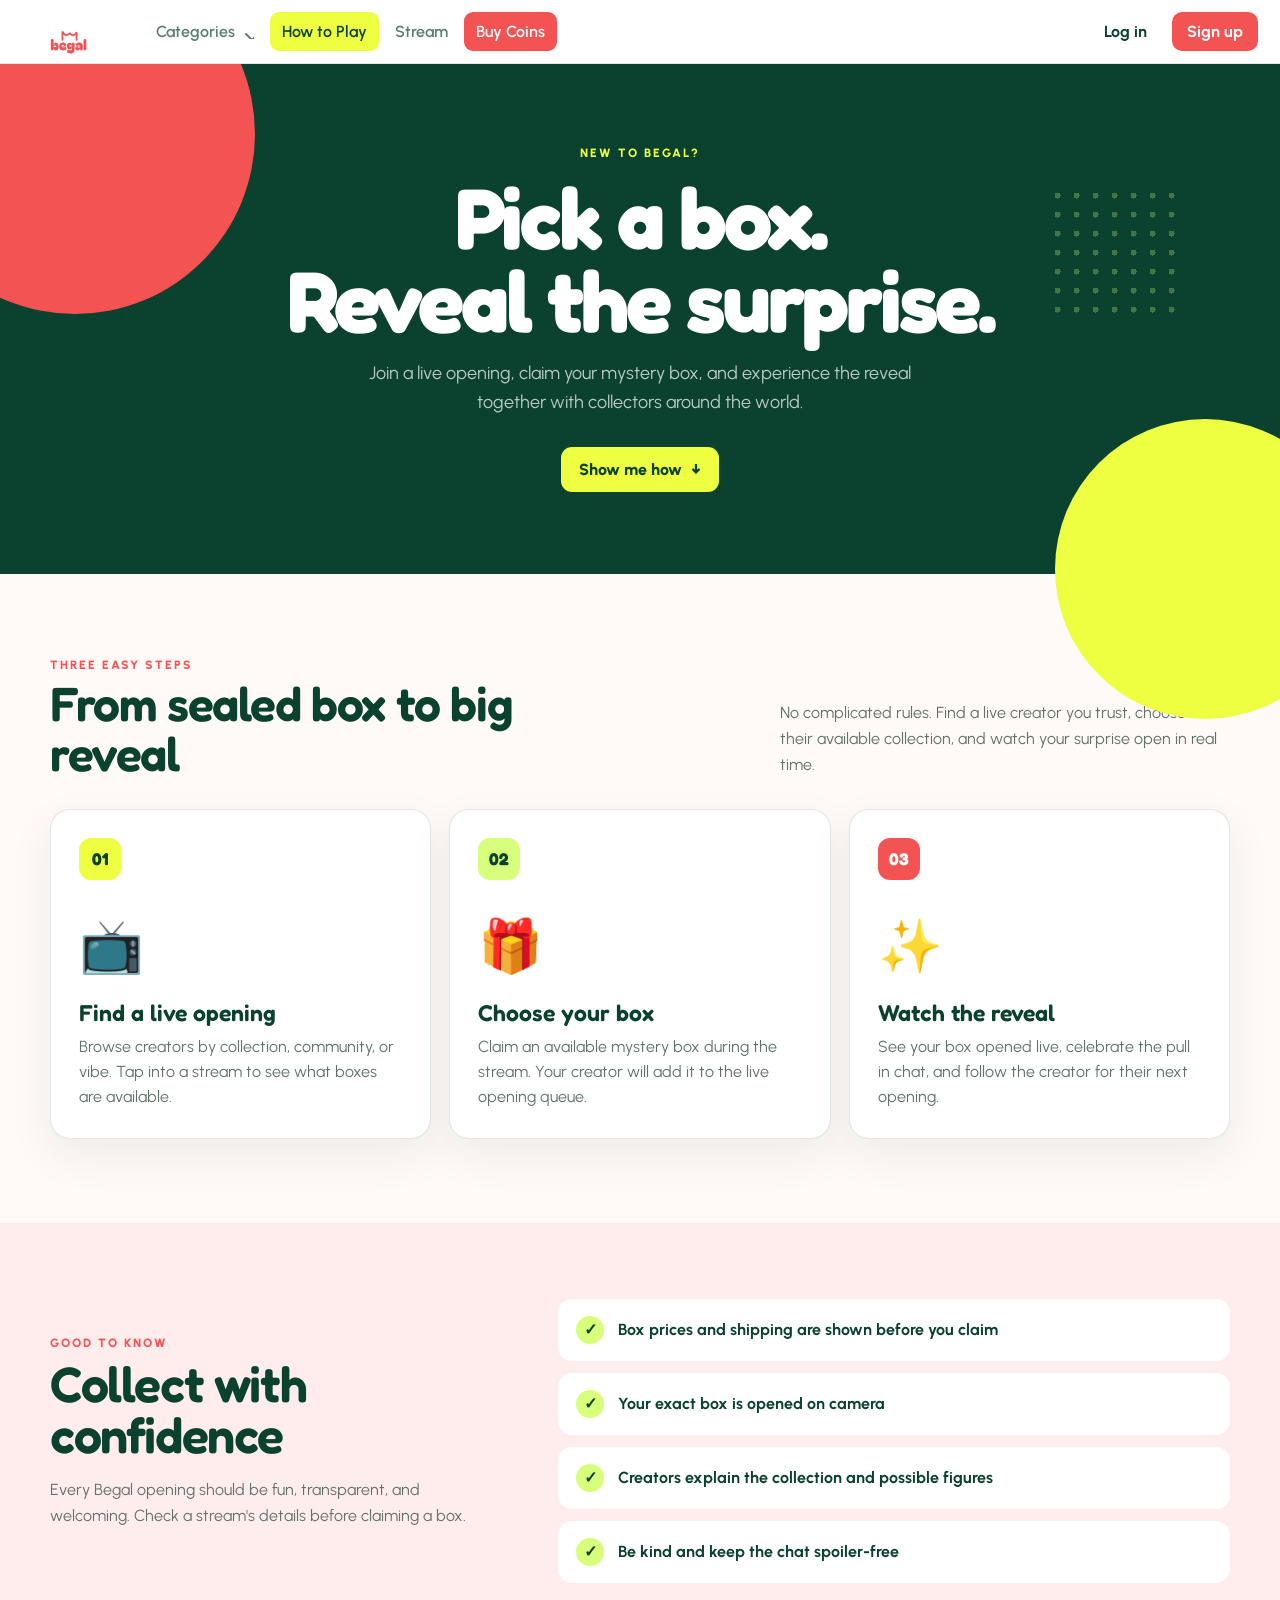
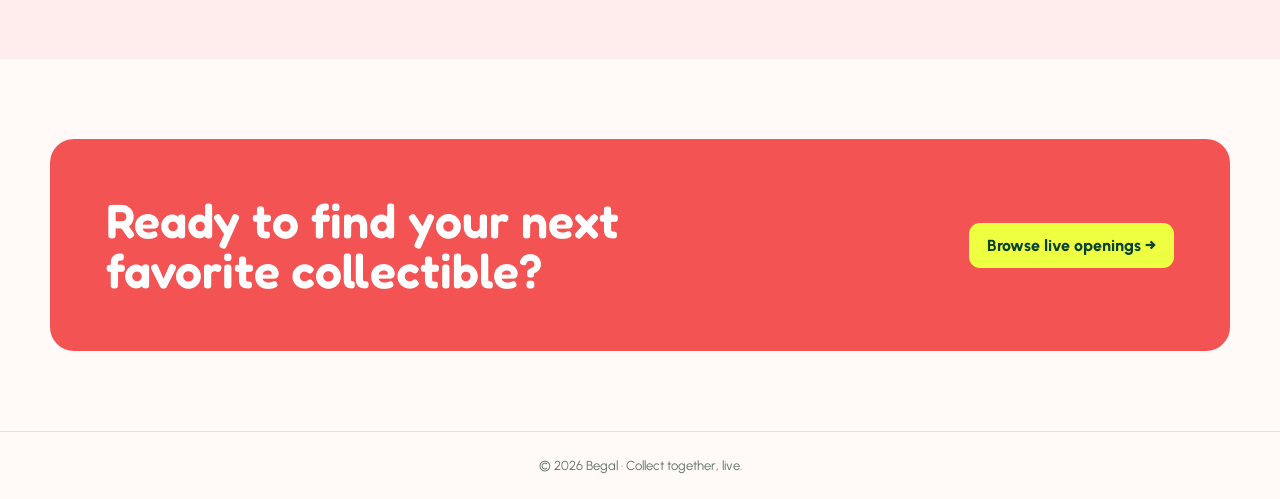
==== commit 755c657b: "Update how-to-play.html" ====
--- a/how-to-play.html
+++ b/how-to-play.html
@@ -10,7 +10,7 @@
 <body>
   <header class="play-topbar">
     <a class="play-brand" href="index.html" aria-label="Begal home">
-      <span class="play-brand-logo"><img src="assets/begal-logo-guide.png" alt="Begal"></span>
+      <span class="play-brand-logo"><img src="assets/logo.svg" alt="Begal"></span>
     </a>
     <nav class="play-nav" aria-label="Main navigation">
       <details class="nav-dropdown"><summary>Categories <svg><path d="m6 9 6 6 6-6"/></svg></summary><div class="brand-menu"><span class="brand-menu-title">Browse by brand</span><a href="index.html#categories"><span class="brand-dot" style="--dot:#d7ff7c">👻</span><span><strong>Smiski</strong><small>Glow-in-the-dark figures</small></span></a><a href="index.html#categories"><span class="brand-dot" style="--dot:#ffeded">🎀</span><span><strong>Sanrio</strong><small>Kawaii characters</small></span></a><a href="index.html#categories"><span class="brand-dot" style="--dot:#f7aaa5">🐰</span><span><strong>Labubu</strong><small>Designer collectibles</small></span></a><a href="index.html#categories"><span class="brand-dot" style="--dot:#eeff41">⚡</span><span><strong>Pokémon</strong><small>Figures and miniatures</small></span></a><a href="index.html#categories"><span class="brand-dot" style="--dot:#ffd7ae">👼</span><span><strong>Sonny Angel</strong><small>Mini figure series</small></span></a><a href="index.html#categories"><span class="brand-dot" style="--dot:#bfe8df">🌈</span><span><strong>Tokidoki</strong><small>Art toys and Unicorno</small></span></a></div></details>
--- a/index.css
+++ b/index.css
@@ -279,6 +279,76 @@
 .next-copy strong { display:block; overflow:hidden; white-space:nowrap; text-overflow:ellipsis; font-size:13px; }
 .next-copy span { display:block; margin-top:4px; color:var(--muted); font-size:11px; }
 
+/* Profile page */
+.profile-page { min-height:calc(100vh - 64px); padding:30px 24px 70px; background:#fff9f7; }
+.profile-shell { width:min(1240px,100%); margin:0 auto; }
+.profile-cover { position:relative; min-height:210px; overflow:hidden; display:flex; align-items:flex-end; padding:28px; border-radius:22px; color:white; background:var(--forest); }
+.profile-cover::before { content:""; position:absolute; width:330px; height:330px; right:-70px; top:-145px; border-radius:50%; background:var(--coral); }
+.profile-cover::after { content:""; position:absolute; width:210px; height:210px; right:185px; bottom:-155px; border-radius:50%; background:var(--yellow); }
+.profile-identity { position:relative; z-index:1; display:flex; align-items:center; gap:16px; }
+.profile-avatar-large { width:82px; height:82px; flex:0 0 auto; display:grid; place-items:center; border:4px solid white; border-radius:50%; color:var(--forest); background:var(--yellow); font:700 30px "Fredoka"; box-shadow:0 10px 30px rgba(0,0,0,.2); }
+.profile-identity h1 { margin:0 0 3px; font:600 30px "Fredoka"; }
+.profile-identity p { margin:0; color:rgba(255,255,255,.68); }
+.profile-layout { display:grid; grid-template-columns:280px minmax(0,1fr); gap:22px; margin-top:22px; align-items:start; }
+.profile-sidebar, .profile-content { border:1px solid var(--line); border-radius:18px; background:white; box-shadow:0 12px 40px rgba(11,65,47,.06); }
+.coin-card { margin:14px; padding:21px; overflow:hidden; border-radius:14px; color:var(--forest); background:var(--lime); }
+.coin-label { display:flex; align-items:center; gap:7px; font-size:12px; font-weight:800; text-transform:uppercase; letter-spacing:.8px; }
+.coin-label span { width:24px; height:24px; display:grid; place-items:center; border-radius:50%; background:var(--yellow); }
+.coin-value { display:block; margin:12px 0 3px; font:700 38px/1 "Fredoka"; }
+.coin-card small { color:rgba(11,65,47,.65); }
+.coin-card a { display:block; margin-top:17px; padding:9px; border-radius:9px; color:white; background:var(--coral); text-align:center; font-size:13px; font-weight:800; }
+.coin-card a:hover { background:var(--forest); }
+.profile-menu { display:grid; gap:4px; padding:5px 14px 14px; }
+.profile-menu button { width:100%; display:flex; align-items:center; gap:10px; padding:11px 12px; border:0; border-radius:10px; color:var(--muted); background:transparent; text-align:left; font-weight:700; cursor:pointer; }
+.profile-menu button svg { width:18px; height:18px; }
+.profile-menu button:hover, .profile-menu button.active { color:var(--forest); background:var(--blush); }
+.profile-menu button.active { box-shadow:inset 3px 0 var(--coral); }
+
+.profile-content { min-width:0; padding:27px; }
+.panel-heading { display:flex; align-items:start; justify-content:space-between; gap:20px; margin-bottom:25px; }
+.panel-heading h2 { margin:0 0 5px; font:600 27px "Fredoka"; }
+.panel-heading p { margin:0; color:var(--muted); }
+.profile-save { padding:10px 14px; border:0; border-radius:10px; color:white; background:var(--coral); font-weight:800; cursor:pointer; }
+.profile-save:hover { background:var(--forest); }
+.customize-grid { display:grid; grid-template-columns:1fr 230px; gap:28px; }
+.profile-form { display:grid; gap:17px; }
+.form-field label { display:block; margin-bottom:7px; font-size:12px; font-weight:800; }
+.form-field input, .form-field textarea { width:100%; padding:11px 12px; border:1px solid var(--line); border-radius:10px; outline:0; color:var(--forest); background:#fffdfc; font:inherit; }
+.form-field textarea { min-height:96px; resize:vertical; }
+.form-field input:focus, .form-field textarea:focus { border-color:var(--coral); box-shadow:0 0 0 3px rgba(243,83,83,.1); }
+.form-hint { display:block; margin-top:5px; color:var(--muted); font-size:11px; }
+.color-options { display:flex; gap:9px; }
+.color-choice { width:34px; height:34px; border:3px solid white; border-radius:50%; background:var(--choice); box-shadow:0 0 0 1px var(--line); cursor:pointer; }
+.color-choice.selected { box-shadow:0 0 0 2px var(--forest); }
+.profile-preview { padding:18px; border-radius:15px; background:var(--blush); text-align:center; }
+.preview-avatar { width:76px; height:76px; margin:2px auto 12px; display:grid; place-items:center; border-radius:50%; color:var(--forest); background:var(--yellow); font:700 27px "Fredoka"; }
+.profile-preview strong { display:block; font-family:"Fredoka"; font-size:18px; }
+.profile-preview small { color:var(--muted); }
+.profile-preview p { margin:13px 0 0; color:var(--muted); font-size:12px; line-height:1.5; }
+
+.saved-grid { display:grid; grid-template-columns:repeat(2,minmax(0,1fr)); gap:17px; }
+.saved-card { min-width:0; overflow:hidden; border:1px solid var(--line); border-radius:14px; background:#fff; }
+.saved-thumb { position:relative; aspect-ratio:16/9; background:var(--image) center/cover no-repeat; }
+.saved-duration { position:absolute; right:9px; bottom:8px; padding:4px 6px; border-radius:5px; color:white; background:rgba(0,0,0,.7); font-size:10px; font-weight:700; }
+.saved-copy { padding:13px; }
+.saved-copy strong { display:block; overflow:hidden; white-space:nowrap; text-overflow:ellipsis; font-size:14px; }
+.saved-copy span { display:block; margin-top:4px; color:var(--muted); font-size:12px; }
+.empty-note { grid-column:1/-1; padding:12px; color:var(--muted); border-radius:10px; background:var(--blush); font-size:12px; text-align:center; }
+
+.settings-list { display:grid; gap:1px; }
+.setting-row { display:flex; align-items:center; justify-content:space-between; gap:24px; padding:18px 0; border-bottom:1px solid var(--line); }
+.setting-row:first-child { padding-top:0; }
+.setting-copy strong { display:block; margin-bottom:3px; }
+.setting-copy span { color:var(--muted); font-size:13px; }
+.switch { position:relative; width:44px; height:25px; flex:0 0 auto; }
+.switch input { position:absolute; opacity:0; }
+.switch-track { position:absolute; inset:0; border-radius:99px; background:#d8d8d5; cursor:pointer; transition:.18s ease; }
+.switch-track::after { content:""; position:absolute; width:19px; height:19px; left:3px; top:3px; border-radius:50%; background:white; box-shadow:0 2px 6px rgba(0,0,0,.2); transition:.18s ease; }
+.switch input:checked + .switch-track { background:var(--coral); }
+.switch input:checked + .switch-track::after { transform:translateX(19px); }
+.profile-toast { position:fixed; z-index:50; right:24px; bottom:24px; padding:12px 16px; border-radius:11px; color:var(--lime); background:var(--forest); box-shadow:0 12px 30px rgba(11,65,47,.24); opacity:0; transform:translateY(10px); pointer-events:none; transition:.2s ease; }
+.profile-toast.show { opacity:1; transform:none; }
+
 @media (max-width: 800px) {
   .section-intro, .play-cta { align-items: flex-start; flex-direction: column; }
   .steps { grid-template-columns: 1fr; }
@@ -291,6 +361,9 @@
   .watch-layout { grid-template-columns:1fr; }
   .live-chat { height:560px; }
   .next-grid { grid-template-columns:1fr; }
+  .profile-layout { grid-template-columns:1fr; }
+  .profile-sidebar { display:grid; grid-template-columns:240px 1fr; }
+  .profile-menu { align-content:center; padding:14px; }
 }
 @media (max-width: 580px) {
   .play-topbar { height: 58px; padding: 0 12px; gap: 4px; }
@@ -315,6 +388,14 @@
   .video-player { border-radius:11px; }
   .watch-info { padding-inline:2px; }
   .live-chat { min-height:500px; height:65vh; }
+  .profile-page { padding:14px 14px 50px; }
+  .profile-cover { min-height:190px; padding:22px; }
+  .profile-avatar-large { width:68px; height:68px; font-size:24px; }
+  .profile-sidebar { display:block; }
+  .profile-content { padding:20px; }
+  .customize-grid, .saved-grid { grid-template-columns:1fr; }
+  .profile-preview { order:-1; }
+  .panel-heading { flex-direction:column; }
 }
 @media (max-width: 430px) {
   .play-actions { display: none; }
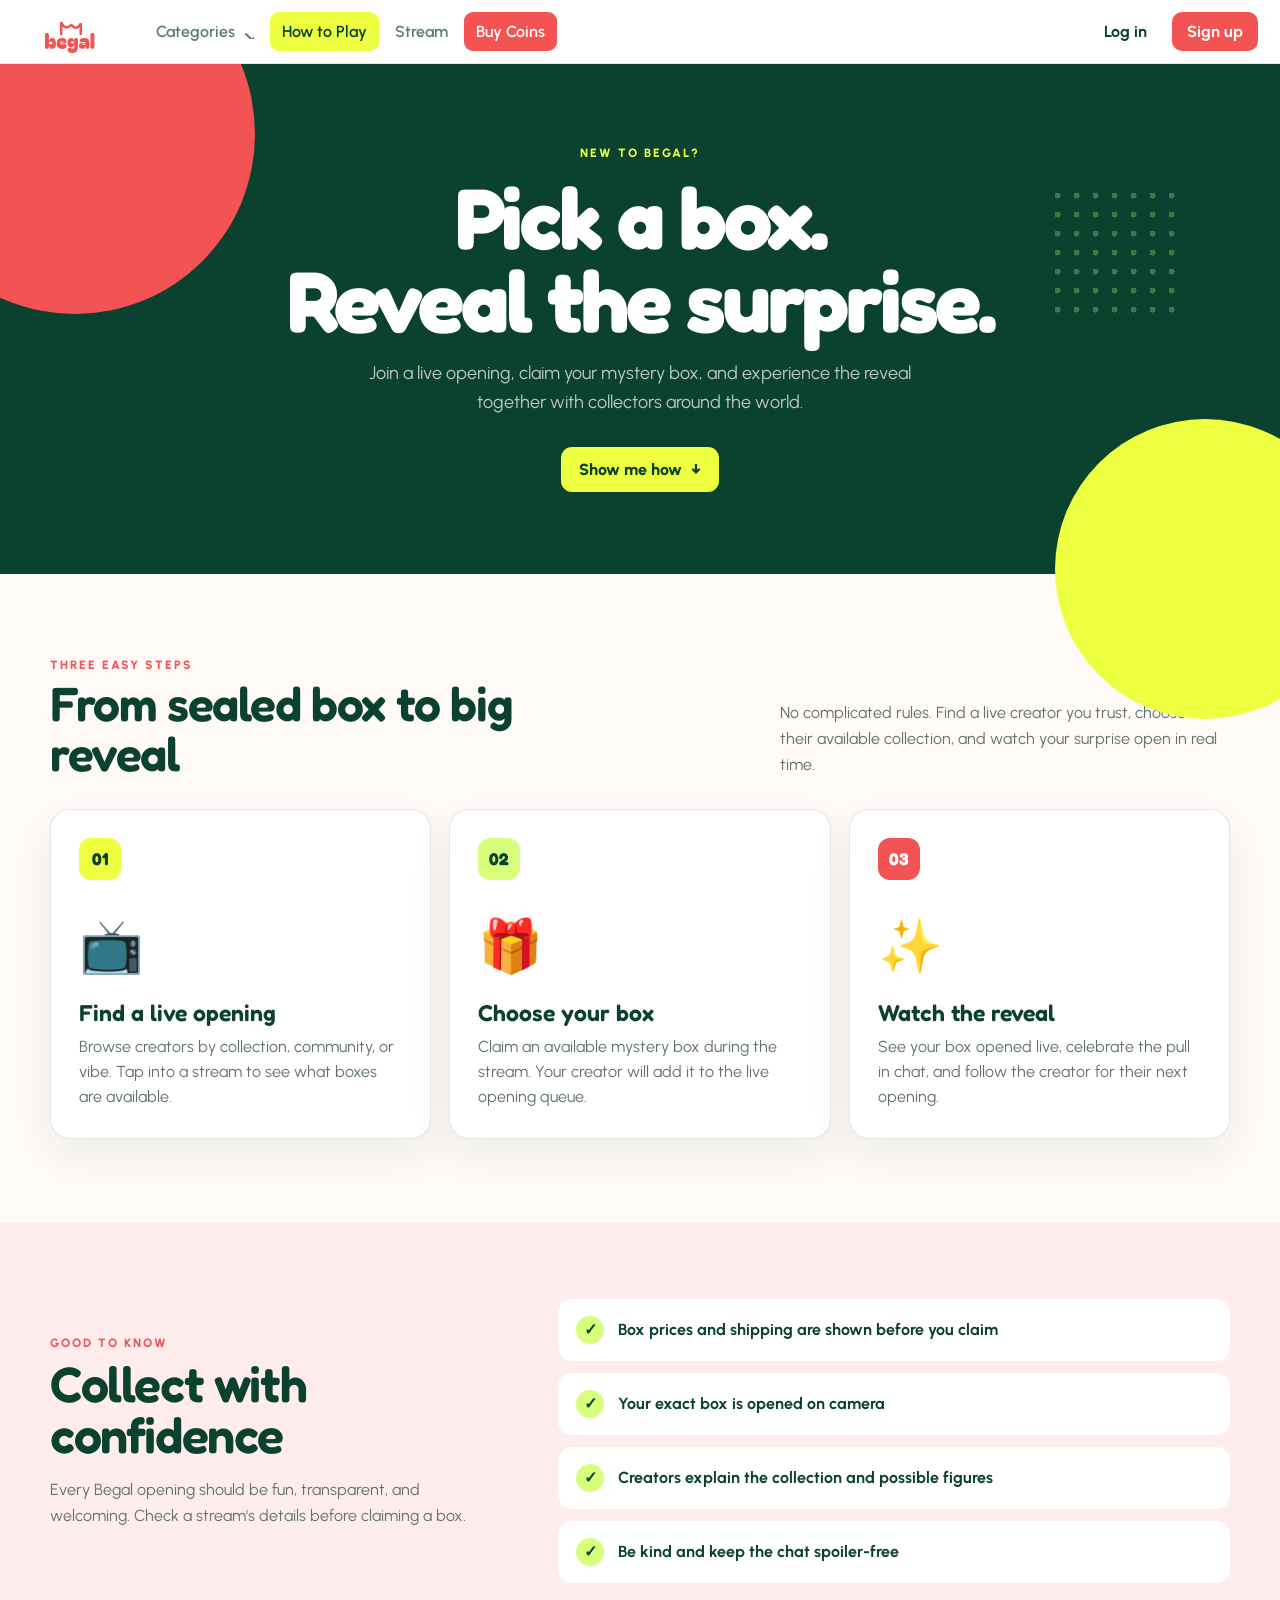
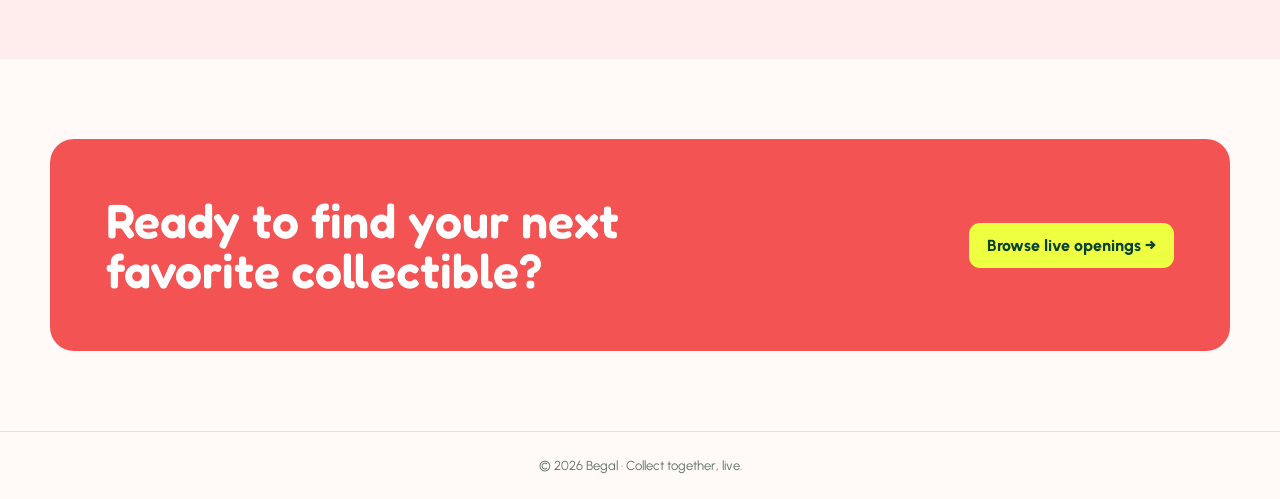
==== commit 7396d1e7: "fav" ====
--- a/how-to-play.html
+++ b/how-to-play.html
@@ -5,6 +5,7 @@
   <meta name="viewport" content="width=device-width, initial-scale=1.0">
   <meta name="description" content="Learn how to join a live Begal blind-box opening.">
   <title>How to Play — Begal</title>
+  <link rel="icon" type="image/svg" href="favicon.svg">
   <link rel="stylesheet" href="index.css">
 </head>
 <body>
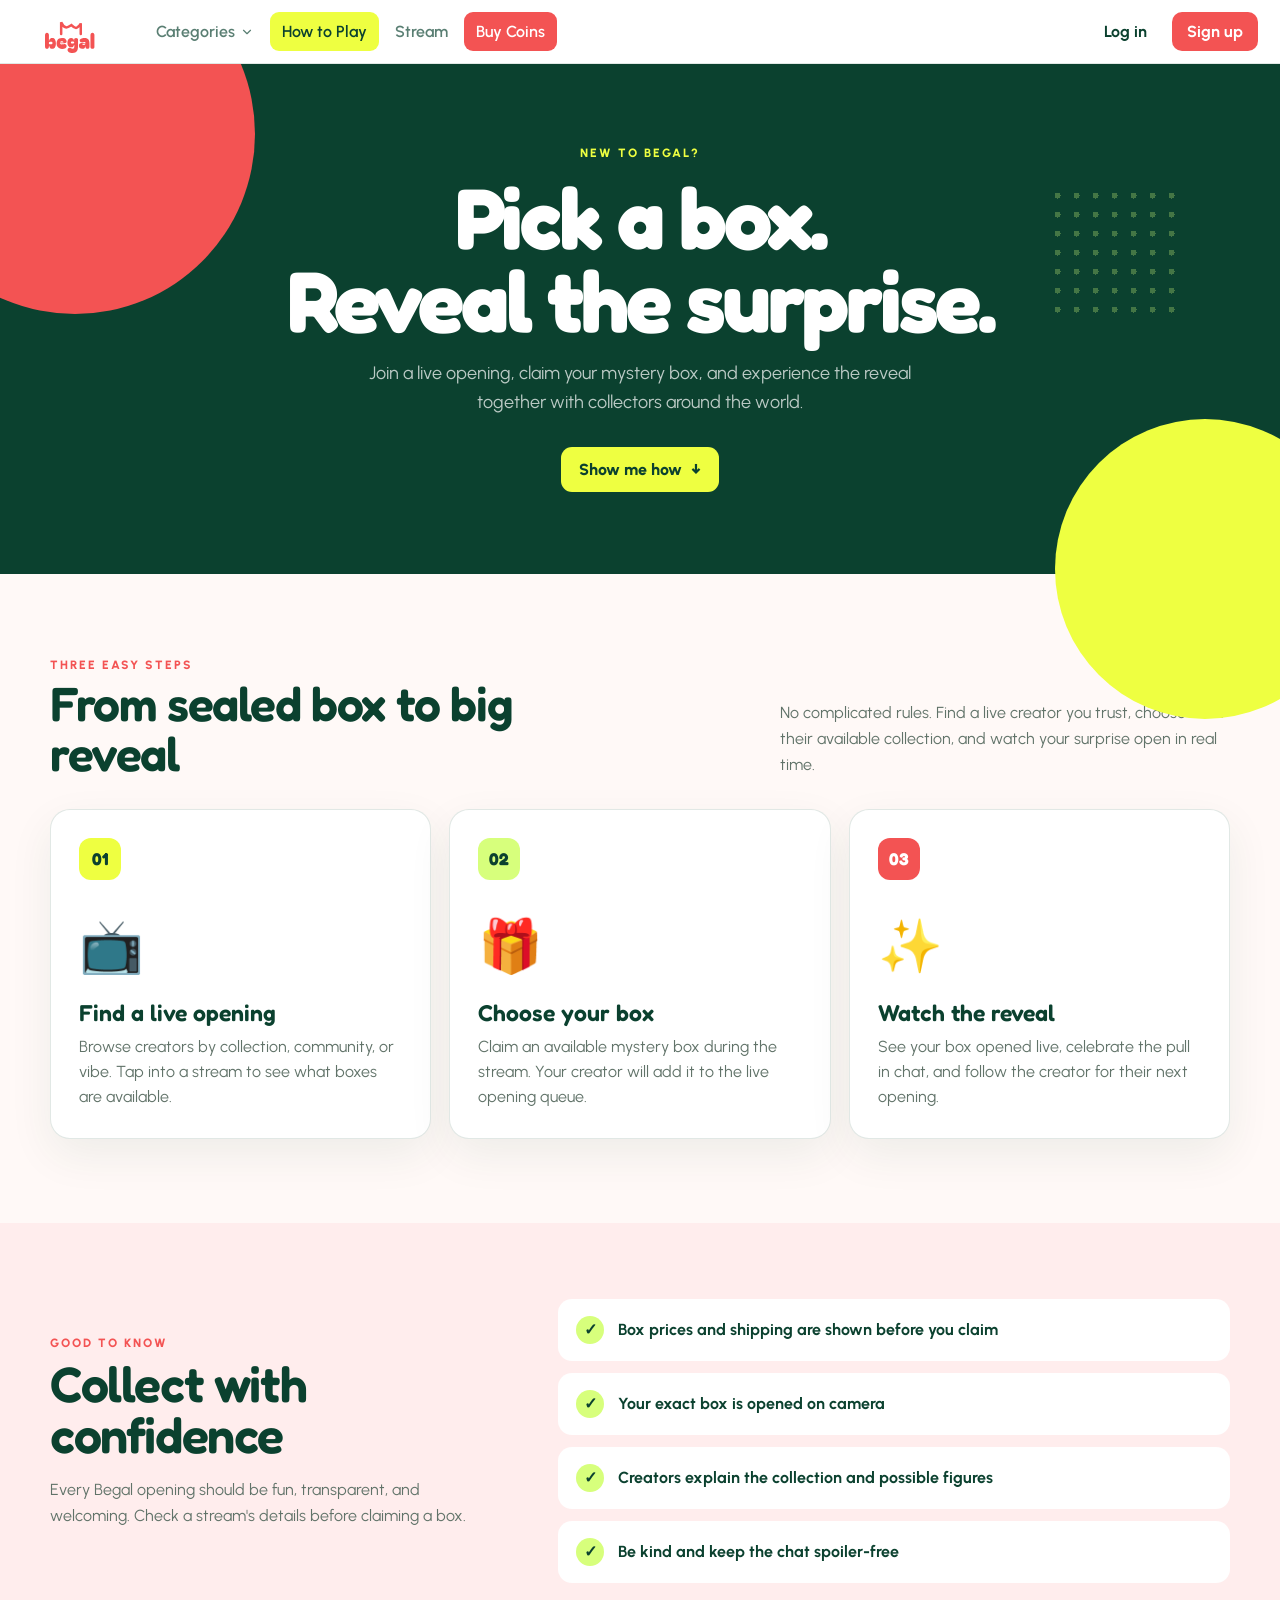
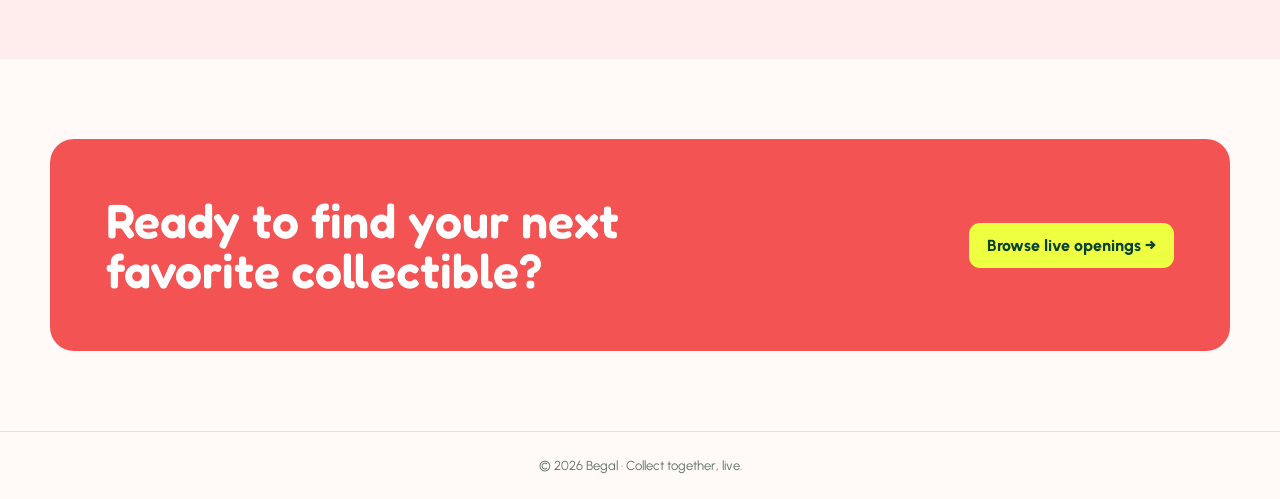
==== commit 07710c6e: "s" ====
--- a/how-to-play.html
+++ b/how-to-play.html
@@ -14,7 +14,7 @@
       <span class="play-brand-logo"><img src="assets/logo.svg" alt="Begal"></span>
     </a>
     <nav class="play-nav" aria-label="Main navigation">
-      <details class="nav-dropdown"><summary>Categories <svg><path d="m6 9 6 6 6-6"/></svg></summary><div class="brand-menu"><span class="brand-menu-title">Browse by brand</span><a href="index.html#categories"><span class="brand-dot" style="--dot:#d7ff7c">👻</span><span><strong>Smiski</strong><small>Glow-in-the-dark figures</small></span></a><a href="index.html#categories"><span class="brand-dot" style="--dot:#ffeded">🎀</span><span><strong>Sanrio</strong><small>Kawaii characters</small></span></a><a href="index.html#categories"><span class="brand-dot" style="--dot:#f7aaa5">🐰</span><span><strong>Labubu</strong><small>Designer collectibles</small></span></a><a href="index.html#categories"><span class="brand-dot" style="--dot:#eeff41">⚡</span><span><strong>Pokémon</strong><small>Figures and miniatures</small></span></a><a href="index.html#categories"><span class="brand-dot" style="--dot:#ffd7ae">👼</span><span><strong>Sonny Angel</strong><small>Mini figure series</small></span></a><a href="index.html#categories"><span class="brand-dot" style="--dot:#bfe8df">🌈</span><span><strong>Tokidoki</strong><small>Art toys and Unicorno</small></span></a></div></details>
+      <details class="nav-dropdown"><summary>Categories <svg viewBox="0 0 24 24" aria-hidden="true"><path d="m6 9 6 6 6-6"/></svg></summary><div class="brand-menu"><span class="brand-menu-title">Browse by brand</span><a href="index.html#categories"><span class="brand-dot" style="--dot:#d7ff7c">👻</span><span><strong>Smiski</strong><small>Glow-in-the-dark figures</small></span></a><a href="index.html#categories"><span class="brand-dot" style="--dot:#ffeded">🎀</span><span><strong>Sanrio</strong><small>Kawaii characters</small></span></a><a href="index.html#categories"><span class="brand-dot" style="--dot:#f7aaa5">🐰</span><span><strong>Labubu</strong><small>Designer collectibles</small></span></a><a href="index.html#categories"><span class="brand-dot" style="--dot:#eeff41">⚡</span><span><strong>Pokémon</strong><small>Figures and miniatures</small></span></a><a href="index.html#categories"><span class="brand-dot" style="--dot:#ffd7ae">👼</span><span><strong>Sonny Angel</strong><small>Mini figure series</small></span></a><a href="index.html#categories"><span class="brand-dot" style="--dot:#bfe8df">🌈</span><span><strong>Tokidoki</strong><small>Art toys and Unicorno</small></span></a></div></details>
       <a class="active" href="how-to-play.html" aria-current="page">How to Play</a>
       <a href="stream.html">Stream</a>
       <a class="buy-coins" href="#">Buy Coins</a>
@@ -86,5 +86,6 @@
   </main>
 
   <footer class="play-footer">© 2026 Begal · Collect together, live.</footer>
+  <script src="begal.js"></script>
 </body>
 </html>
--- a/index.css
+++ b/index.css
@@ -47,10 +47,10 @@
 .nav-dropdown summary { display:flex; align-items:center; gap:5px; cursor:pointer; list-style:none; }
 .nav-dropdown summary::-webkit-details-marker { display:none; }
 .nav-dropdown summary svg { width:14px; height:14px; transition:transform .18s ease; }
-.nav-dropdown:hover summary { color:var(--forest); background:var(--blush); }
-.nav-dropdown:hover summary svg { transform:rotate(180deg); }
-.brand-menu { position:absolute; z-index:30; left:0; top:100%; width:270px; display:none; padding:10px; border:1px solid rgba(243,83,83,.16); border-radius:14px; background:var(--blush); box-shadow:0 20px 55px rgba(11,65,47,.18); opacity:0; visibility:hidden; pointer-events:none; transform:translateY(-5px); transition:opacity .16s ease,transform .16s ease; }
-.nav-dropdown:hover .brand-menu { display:block; opacity:1; visibility:visible; pointer-events:auto; transform:none; }
+.nav-dropdown:hover summary, .nav-dropdown[open] summary { color:var(--forest); background:var(--blush); }
+.nav-dropdown[open] summary svg { transform:rotate(180deg); }
+.brand-menu { position:absolute; z-index:30; left:0; top:100%; width:270px; display:block; padding:10px; border:1px solid rgba(243,83,83,.16); border-radius:14px; background:var(--blush); box-shadow:0 20px 55px rgba(11,65,47,.18); opacity:0; visibility:hidden; pointer-events:none; transform:translateY(-5px); transition:opacity .16s ease,transform .16s ease,visibility .16s ease; }
+.nav-dropdown[open] .brand-menu { opacity:1; visibility:visible; pointer-events:auto; transform:none; }
 .brand-menu-title { display:block; padding:7px 9px 9px; color:var(--muted); font-size:10px; font-weight:800; letter-spacing:1.2px; text-transform:uppercase; }
 .play-nav .brand-menu a { display:flex; align-items:center; gap:0; padding:9px; color:var(--forest); border-radius:9px; }
 .play-nav .brand-menu a:hover { background:white; }
@@ -220,6 +220,7 @@
 .watch-layout { width: min(1500px,100%); margin: 0 auto; display: grid; grid-template-columns: minmax(0,1fr) 355px; gap: 18px; align-items: start; }
 .watch-main { min-width: 0; }
 .video-player { position: relative; aspect-ratio: 16/9; overflow: hidden; color: white; border-radius: 16px; background: #061b14 url('assets/featured-blind-box.png') center/cover no-repeat; box-shadow: 0 20px 55px rgba(11,65,47,.16); cursor: pointer; }
+.watch-video { position:absolute; inset:0; width:100%; height:100%; object-fit:cover; }
 .video-player::after { content:""; position:absolute; inset:0; background:linear-gradient(0deg,rgba(0,0,0,.72),transparent 32%),linear-gradient(90deg,transparent 75%,rgba(0,0,0,.2)); }
 .watch-live-badge { position: absolute; z-index: 2; left: 16px; top: 16px; padding: 6px 9px; border-radius: 6px; background: var(--coral); font-size: 11px; font-weight: 800; letter-spacing: .8px; }
 .video-center { position:absolute; z-index:3; inset:0; display:grid; place-items:center; transition: opacity .2s ease; }
